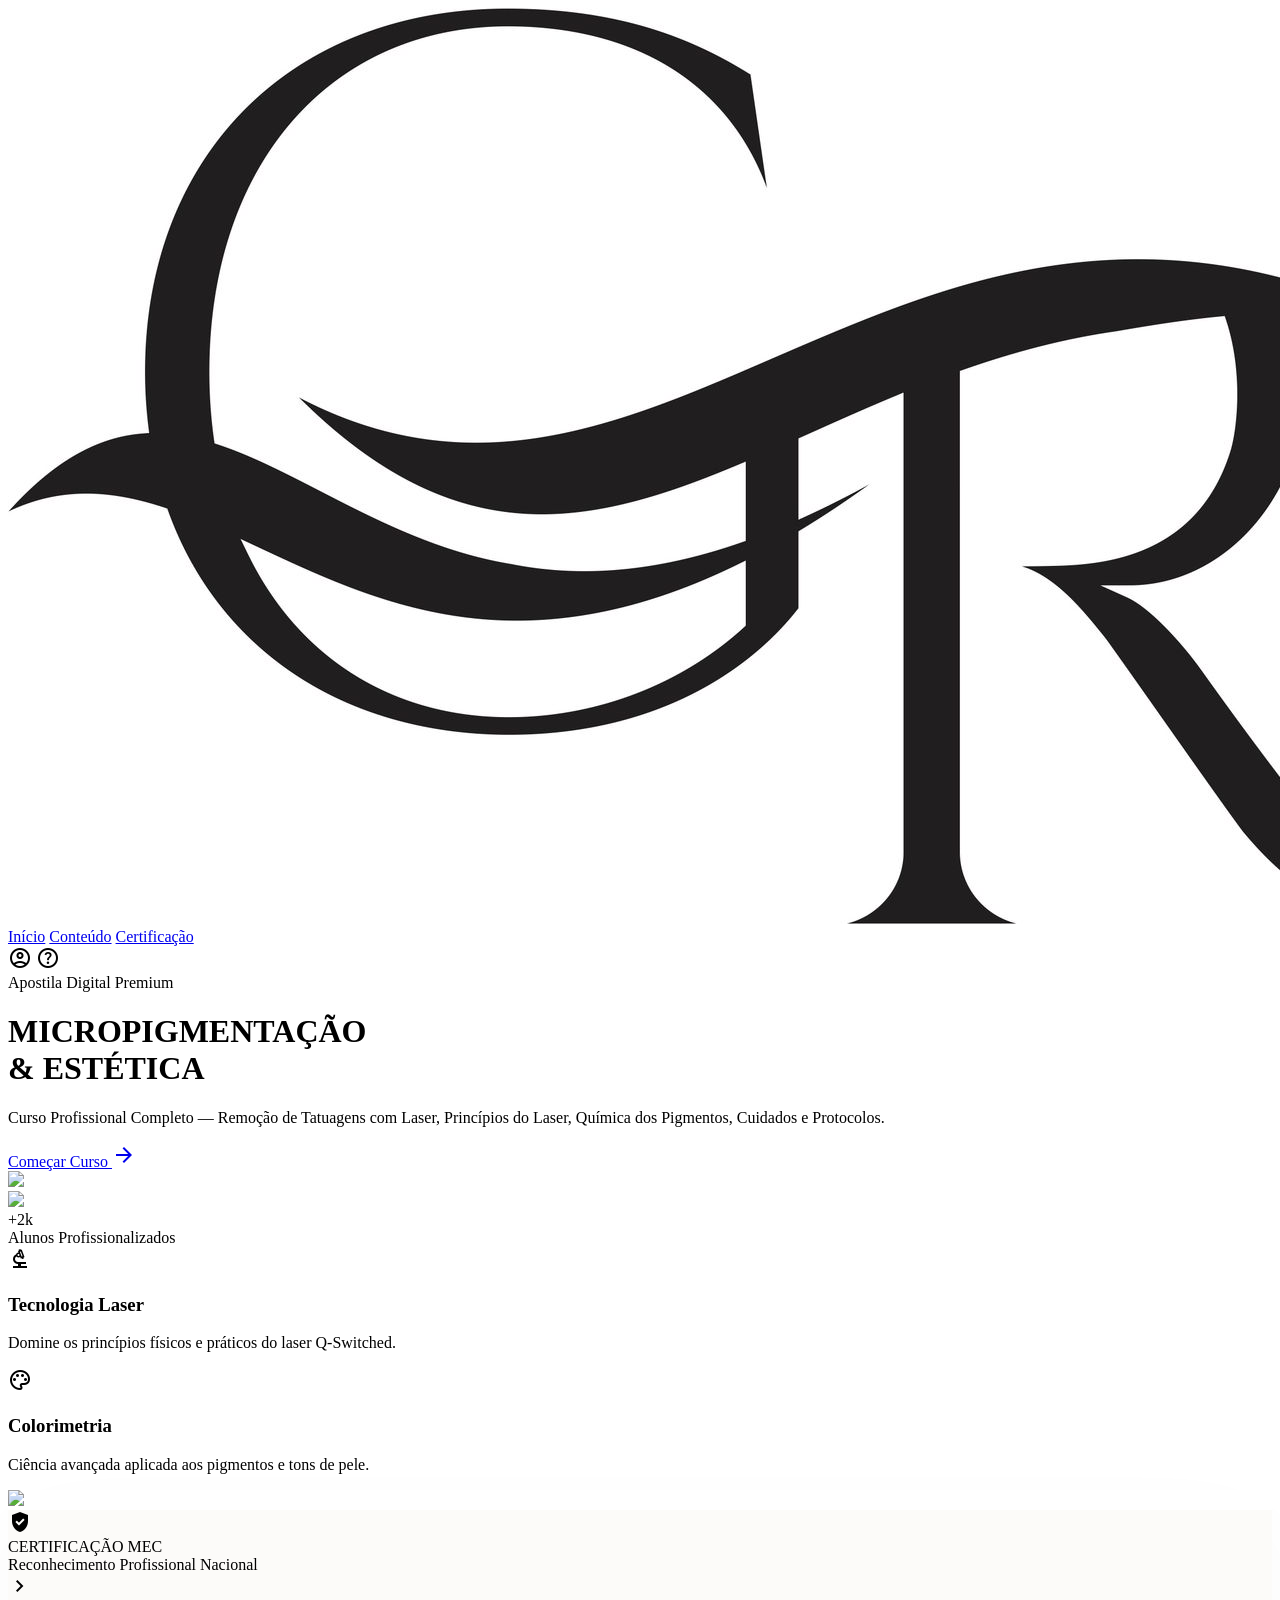
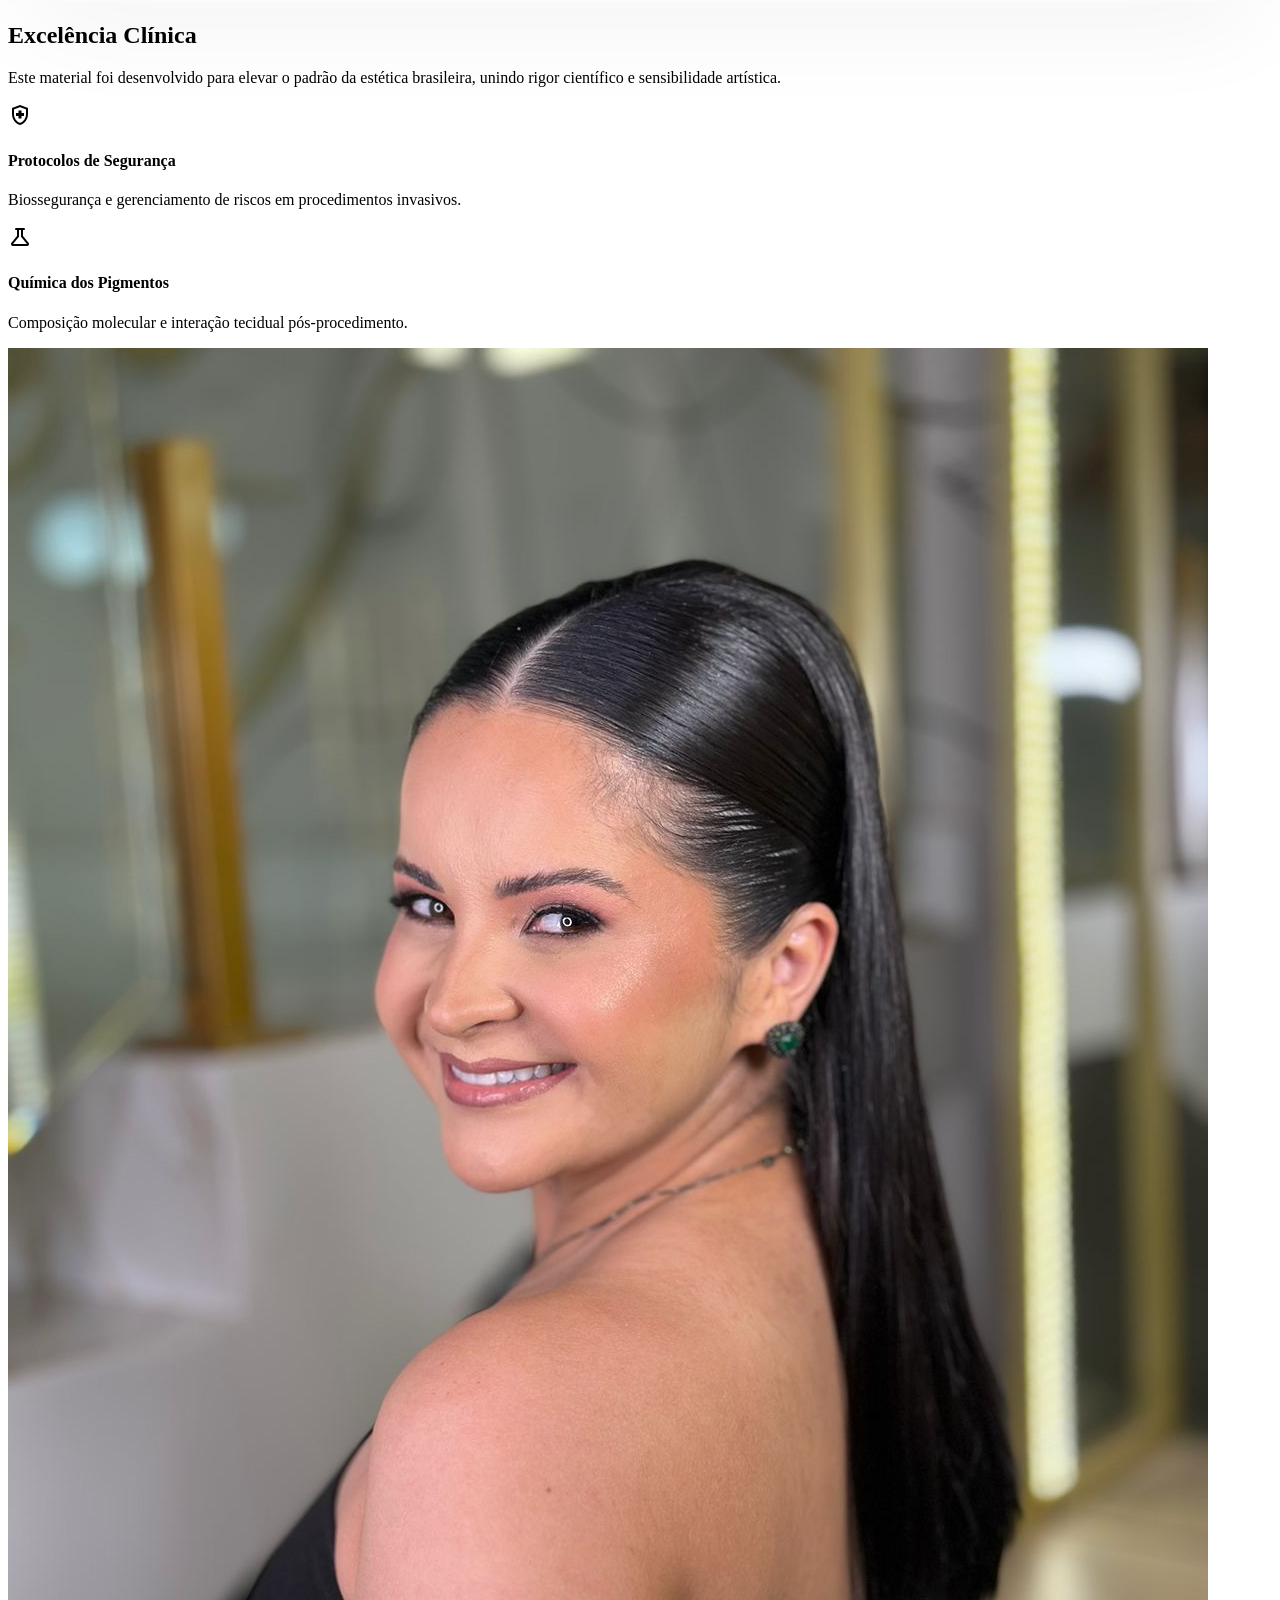
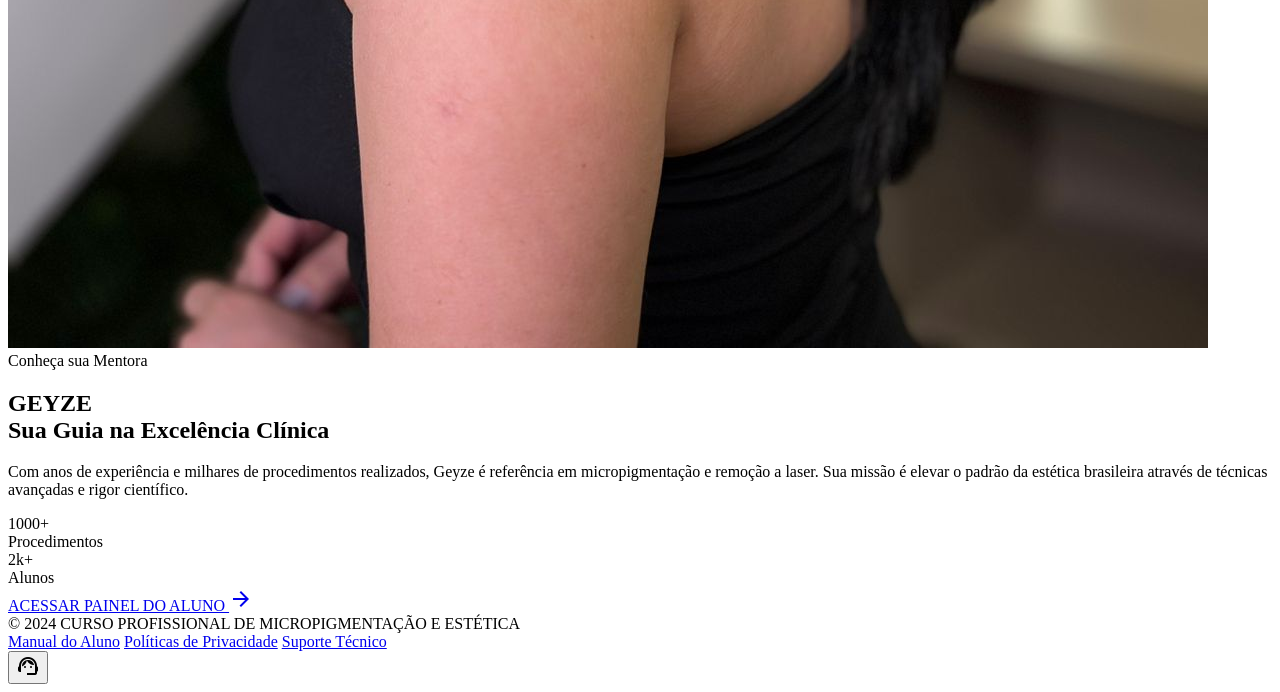
==== index.html @ 56b7ece2 "Add files via upload" ====
<!DOCTYPE html>

<html class="light" lang="pt-BR"><head>
<meta charset="utf-8"/>
<meta content="width=device-width, initial-scale=1.0" name="viewport"/>
<script src="https://cdn.tailwindcss.com?plugins=forms,container-queries"></script>
<link href="https://fonts.googleapis.com/css2?family=Inter:wght@300;400;500;600;700&amp;family=Noto+Serif:ital,wght@0,400;0,700;1,400&amp;display=swap" rel="stylesheet"/>
<link href="https://fonts.googleapis.com/css2?family=Material+Symbols+Outlined:wght,FILL@100..700,0..1&amp;display=swap" rel="stylesheet"/>
<link href="https://fonts.googleapis.com/css2?family=Material+Symbols+Outlined:wght,FILL@100..700,0..1&amp;display=swap" rel="stylesheet"/>
<script id="tailwind-config">
        tailwind.config = {
            darkMode: "class",
            theme: {
                extend: {
                    colors: {
                        "on-secondary-fixed-variant": "#004a75",
                        "secondary-fixed-dim": "#96ccff",
                        "on-primary": "#ffffff",
                        "tertiary-fixed": "#e2e2e2",
                        "on-tertiary-fixed": "#1a1c1c",
                        "on-secondary-container": "#035584",
                        "on-primary-fixed-variant": "#70343e",
                        "secondary": "#206393",
                        "primary": "#8a4853",
                        "error": "#ba1a1a",
                        "secondary-fixed": "#cee5ff",
                        "inverse-on-surface": "#f2f0ee",
                        "primary-container": "#a6606b",
                        "surface-container-lowest": "#ffffff",
                        "outline-variant": "#d7c1c3",
                        "inverse-primary": "#ffb2bc",
                        "surface": "#fbf9f7",
                        "on-error": "#ffffff",
                        "on-error-container": "#93000a",
                        "tertiary-container": "#737575",
                        "tertiary": "#5b5c5c",
                        "primary-fixed-dim": "#ffb2bc",
                        "on-secondary": "#ffffff",
                        "surface-container-low": "#f5f3f1",
                        "surface-dim": "#dbdad8",
                        "primary-fixed": "#ffd9dd",
                        "error-container": "#ffdad6",
                        "surface-container-highest": "#e4e2e0",
                        "on-surface-variant": "#524345",
                        "tertiary-fixed-dim": "#c6c6c7",
                        "background": "#fbf9f7",
                        "on-tertiary-container": "#fcfcfc",
                        "surface-variant": "#e4e2e0",
                        "inverse-surface": "#30302f",
                        "secondary-container": "#90c9ff",
                        "surface-bright": "#fbf9f7",
                        "on-surface": "#1b1c1b",
                        "on-background": "#1b1c1b",
                        "on-tertiary-fixed-variant": "#454747",
                        "on-tertiary": "#ffffff",
                        "on-primary-container": "#fffbff",
                        "outline": "#857374",
                        "surface-container-high": "#eae8e6",
                        "surface-container": "#efedec",
                        "on-secondary-fixed": "#001d32",
                        "on-primary-fixed": "#3a0915",
                        "surface-tint": "#8c4b55"
                    },
                    fontFamily: {
                        "headline": ["Noto Serif"],
                        "body": ["Inter"],
                        "label": ["Inter"]
                    },
                    borderRadius: {"DEFAULT": "0.125rem", "lg": "0.25rem", "xl": "0.5rem", "full": "0.75rem"},
                },
            },
        }
    </script>
<style>
        .material-symbols-outlined {
            font-variation-settings: 'FILL' 0, 'wght' 400, 'GRAD' 0, 'opsz' 24;
        }
        .editorial-shadow {
            box-shadow: 0 40px 100px -20px rgba(27, 28, 27, 0.06);
        }
        .glass-panel {
            background: rgba(251, 249, 247, 0.7);
            backdrop-filter: blur(20px);
        }
    </style>
</head>
<body class="bg-surface text-on-surface font-body antialiased selection:bg-primary/20">
<!-- Top Navigation Anchor -->
<header class="fixed top-0 left-0 w-full z-50 flex justify-between items-center px-4 md:px-8 py-3 md:py-4 bg-[#fbf9f7] dark:bg-stone-950/70 backdrop-blur-md">
<a href="index.html" class="flex items-center gap-2">
<img src="Imagens/logogeyze.jpeg" alt="Geyze Logo" class="h-10 md:h-12 w-auto object-contain">
</a>
<div class="hidden md:flex items-center gap-8">
<nav class="flex gap-6">
<a class="text-[#8a4853] dark:text-[#b76e79] font-bold border-b-2 border-[#8a4853] transition-all duration-300" href="index.html">Início</a>
<a class="text-stone-500 dark:text-stone-400 font-medium hover:text-[#206393] transition-colors" href="sumario.html">Conteúdo</a>
<a class="text-stone-500 dark:text-stone-400 font-medium hover:text-[#206393] transition-colors" href="#">Certificação</a>
</nav>
<div class="flex items-center gap-4 text-[#8a4853]">
<span class="material-symbols-outlined cursor-pointer hover:opacity-70">account_circle</span>
<span class="material-symbols-outlined cursor-pointer hover:opacity-70">help_outline</span>
</div>
</div>
</header>
<main class="min-h-screen pt-24 pb-20 px-6 lg:px-20 relative overflow-hidden">
<!-- Background Decorative Elements -->
<div class="absolute top-0 right-0 w-2/3 h-full bg-gradient-to-l from-surface-container-low to-transparent -z-10"></div>
<div class="absolute -top-20 -right-20 w-96 h-96 bg-primary/5 rounded-full blur-3xl -z-10"></div>
<div class="max-w-7xl mx-auto grid grid-cols-1 lg:grid-cols-12 gap-12 items-center">
<!-- Left Editorial Content Column -->
<div class="lg:col-span-6 space-y-10 order-2 lg:order-1">
<div class="space-y-4">
<span class="inline-block px-4 py-1.5 rounded-full bg-primary/10 text-primary font-label text-sm font-semibold tracking-widest uppercase">
                        Apostila Digital Premium
                    </span>
<h1 class="text-4xl sm:text-5xl lg:text-7xl font-headline font-bold text-on-surface leading-[1.1] tracking-tight">
                        MICROPIGMENTAÇÃO <br/>
<span class="text-primary italic font-normal text-3xl sm:text-4xl lg:text-6xl">&amp; ESTÉTICA</span>
</h1>
</div>
<div class="relative pl-8 border-l-4 border-secondary/40">
<p class="text-xl lg:text-2xl text-on-surface-variant font-light leading-relaxed max-w-xl">
                        Curso Profissional Completo — Remoção de Tatuagens com Laser, Princípios do Laser, Química dos Pigmentos, Cuidados e Protocolos.
                    </p>
</div>
<div class="flex flex-col sm:flex-row items-center gap-6 pt-6">
<a href="sumario.html" class="w-full sm:w-auto px-10 py-5 bg-primary text-on-primary rounded-full font-semibold text-lg hover:shadow-xl hover:scale-105 transition-all duration-300 flex items-center justify-center gap-3 active:scale-95">
                        Começar Curso
                        <span class="material-symbols-outlined">arrow_forward</span>
</a>
<div class="flex -space-x-3">
<div class="w-12 h-12 rounded-full border-2 border-surface bg-surface-dim overflow-hidden">
<img class="w-full h-full object-cover" data-alt="portrait of a professional aesthetician in a clinical white coat smiling in a bright modern spa environment" src="https://lh3.googleusercontent.com/aida-public/[base64]"/>
</div>
<div class="w-12 h-12 rounded-full border-2 border-surface bg-surface-dim overflow-hidden">
<img class="w-full h-full object-cover" data-alt="professional medical professional with soft lighting and clean aesthetic" src="https://lh3.googleusercontent.com/aida-public/[base64]"/>
</div>
<div class="w-12 h-12 rounded-full border-2 border-surface bg-surface-container-highest flex items-center justify-center text-xs font-bold text-on-surface-variant">
                            +2k
                        </div>
</div>
<span class="text-sm font-label text-on-surface-variant/80">Alunos Profissionalizados</span>
</div>
<!-- Bento Style Feature Cards -->
<div class="grid grid-cols-1 sm:grid-cols-2 gap-4 mt-12">
<div class="p-6 bg-surface-container-low rounded-xl space-y-2">
<span class="material-symbols-outlined text-secondary text-3xl">biotech</span>
<h3 class="font-bold text-on-surface">Tecnologia Laser</h3>
<p class="text-sm text-on-surface-variant">Domine os princípios físicos e práticos do laser Q-Switched.</p>
</div>
<div class="p-6 bg-surface-container-low rounded-xl space-y-2">
<span class="material-symbols-outlined text-primary text-3xl">palette</span>
<h3 class="font-bold text-on-surface">Colorimetria</h3>
<p class="text-sm text-on-surface-variant">Ciência avançada aplicada aos pigmentos e tons de pele.</p>
</div>
</div>
</div>
<!-- Right Visual Column -->
<div class="lg:col-span-6 relative order-1 lg:order-2">
<div class="relative z-10 rounded-[2rem] overflow-hidden editorial-shadow transform rotate-1 hover:rotate-0 transition-transform duration-700">
<img class="w-full h-[400px] lg:h-[600px] object-cover" data-alt="close-up of a high-end cosmetic procedure being performed with professional equipment and soft warm lighting in a minimalist luxury clinic" src="https://lh3.googleusercontent.com/aida-public/[base64]"/>
<!-- Floating Glass UI Element -->
<div class="absolute bottom-8 left-8 right-8 glass-panel p-6 rounded-2xl border border-white/20">
<div class="flex items-center justify-between">
<div class="flex items-center gap-4">
<div class="w-12 h-12 rounded-full bg-primary/20 flex items-center justify-center text-primary">
<span class="material-symbols-outlined" style="font-variation-settings: 'FILL' 1;">verified_user</span>
</div>
<div>
<div class="text-sm font-label font-bold text-primary">CERTIFICAÇÃO MEC</div>
<div class="text-xs text-on-surface-variant">Reconhecimento Profissional Nacional</div>
</div>
</div>
<span class="material-symbols-outlined text-on-surface-variant">chevron_right</span>
</div>
</div>
</div>
<!-- Asymmetric Decorative Blocks -->
<div class="absolute -bottom-10 -left-10 w-48 h-48 bg-surface-container-highest/80 -z-10 rounded-3xl"></div>
<div class="absolute top-20 -right-6 w-12 h-64 bg-secondary/10 -z-10 rounded-full blur-xl"></div>
</div>
</div>
<!-- Secondary Information Section (Asymmetric Grid) -->
<section class="mt-32 max-w-7xl mx-auto">
<div class="grid grid-cols-1 lg:grid-cols-3 gap-8">
<div class="lg:col-span-1 space-y-4">
<h2 class="text-3xl font-headline text-primary">Excelência Clínica</h2>
<p class="text-on-surface-variant leading-relaxed">
                        Este material foi desenvolvido para elevar o padrão da estética brasileira, unindo rigor científico e sensibilidade artística.
                    </p>
</div>
<div class="lg:col-span-2 grid grid-cols-1 md:grid-cols-2 gap-6">
<div class="flex gap-4 items-start p-4 hover:bg-surface-container-low rounded-lg transition-colors">
<span class="material-symbols-outlined text-secondary">health_and_safety</span>
<div>
<h4 class="font-bold">Protocolos de Segurança</h4>
<p class="text-sm text-on-surface-variant">Biossegurança e gerenciamento de riscos em procedimentos invasivos.</p>
</div>
</div>
<div class="flex gap-4 items-start p-4 hover:bg-surface-container-low rounded-lg transition-colors">
<span class="material-symbols-outlined text-secondary">science</span>
<div>
<h4 class="font-bold">Química dos Pigmentos</h4>
<p class="text-sm text-on-surface-variant">Composição molecular e interação tecidual pós-procedimento.</p>
</div>
</div>
</div>
</div>
</section>
<!-- Teacher Section -->
<section class="mt-40 max-w-7xl mx-auto px-6">
<div class="grid grid-cols-1 lg:grid-cols-12 gap-16 items-center">
<div class="lg:col-span-5">
<div class="relative">
<div class="aspect-[4/5] rounded-tl-[100px] rounded-br-[100px] overflow-hidden shadow-2xl transform -rotate-2 hover:rotate-0 transition-transform duration-700">
<img src="Imagens/geyze1.jpeg" alt="Dra. Geyze" class="w-full h-full object-cover">
</div>
<div class="absolute -bottom-6 -left-6 w-32 h-32 bg-primary/10 rounded-full blur-2xl -z-10"></div>
</div>
</div>
<div class="lg:col-span-7 space-y-8">
<span class="text-secondary font-bold tracking-widest text-xs uppercase">Conheça sua Mentora</span>
<h2 class="text-4xl sm:text-5xl font-headline text-on-surface leading-tight">GEYZE <br/> <span class="text-primary italic font-normal">Sua Guia na Excelência Clínica</span></h2>
<p class="text-lg lg:text-xl text-on-surface-variant font-light leading-relaxed">
                            Com anos de experiência e milhares de procedimentos realizados, Geyze é referência em micropigmentação e remoção a laser. Sua missão é elevar o padrão da estética brasileira através de técnicas avançadas e rigor científico.
                        </p>
<div class="flex gap-12 pt-4">
<div>
<div class="text-3xl font-headline text-primary">1000+</div>
<div class="text-xs text-stone-500 uppercase tracking-widest">Procedimentos</div>
</div>
<div>
<div class="text-3xl font-headline text-primary">2k+</div>
<div class="text-xs text-stone-500 uppercase tracking-widest">Alunos</div>
</div>
</div>
<div class="pt-6">
<a href="sumario.html" class="inline-flex items-center gap-2 text-primary font-bold border-b-2 border-primary pb-1 hover:gap-4 transition-all">
                                ACESSAR PAINEL DO ALUNO <span class="material-symbols-outlined">arrow_forward</span>
</a>
</div>
</div>
</div>
</section>
<!-- Footer Visual Reference -->
<footer class="mt-40 pt-10 border-t border-outline-variant/20 flex flex-col md:flex-row justify-between items-center gap-6">
<div class="font-serif italic text-primary/60 text-sm">
                © 2024 CURSO PROFISSIONAL DE MICROPIGMENTAÇÃO E ESTÉTICA
            </div>
<div class="flex gap-8">
<a class="text-xs font-label uppercase tracking-widest text-on-surface-variant hover:text-primary transition-colors" href="#">Manual do Aluno</a>
<a class="text-xs font-label uppercase tracking-widest text-on-surface-variant hover:text-primary transition-colors" href="#">Políticas de Privacidade</a>
<a class="text-xs font-label uppercase tracking-widest text-on-surface-variant hover:text-primary transition-colors" href="#">Suporte Técnico</a>
</div>
</footer>
</main>
<!-- Contextual FAB - Only for Home/Hero -->
<button class="fixed bottom-8 right-8 w-16 h-16 bg-secondary text-on-secondary rounded-full shadow-2xl flex items-center justify-center hover:scale-110 active:scale-95 transition-all z-50">
<span class="material-symbols-outlined" style="font-variation-settings: 'FILL' 1;">support_agent</span>
</button>
</body></html>
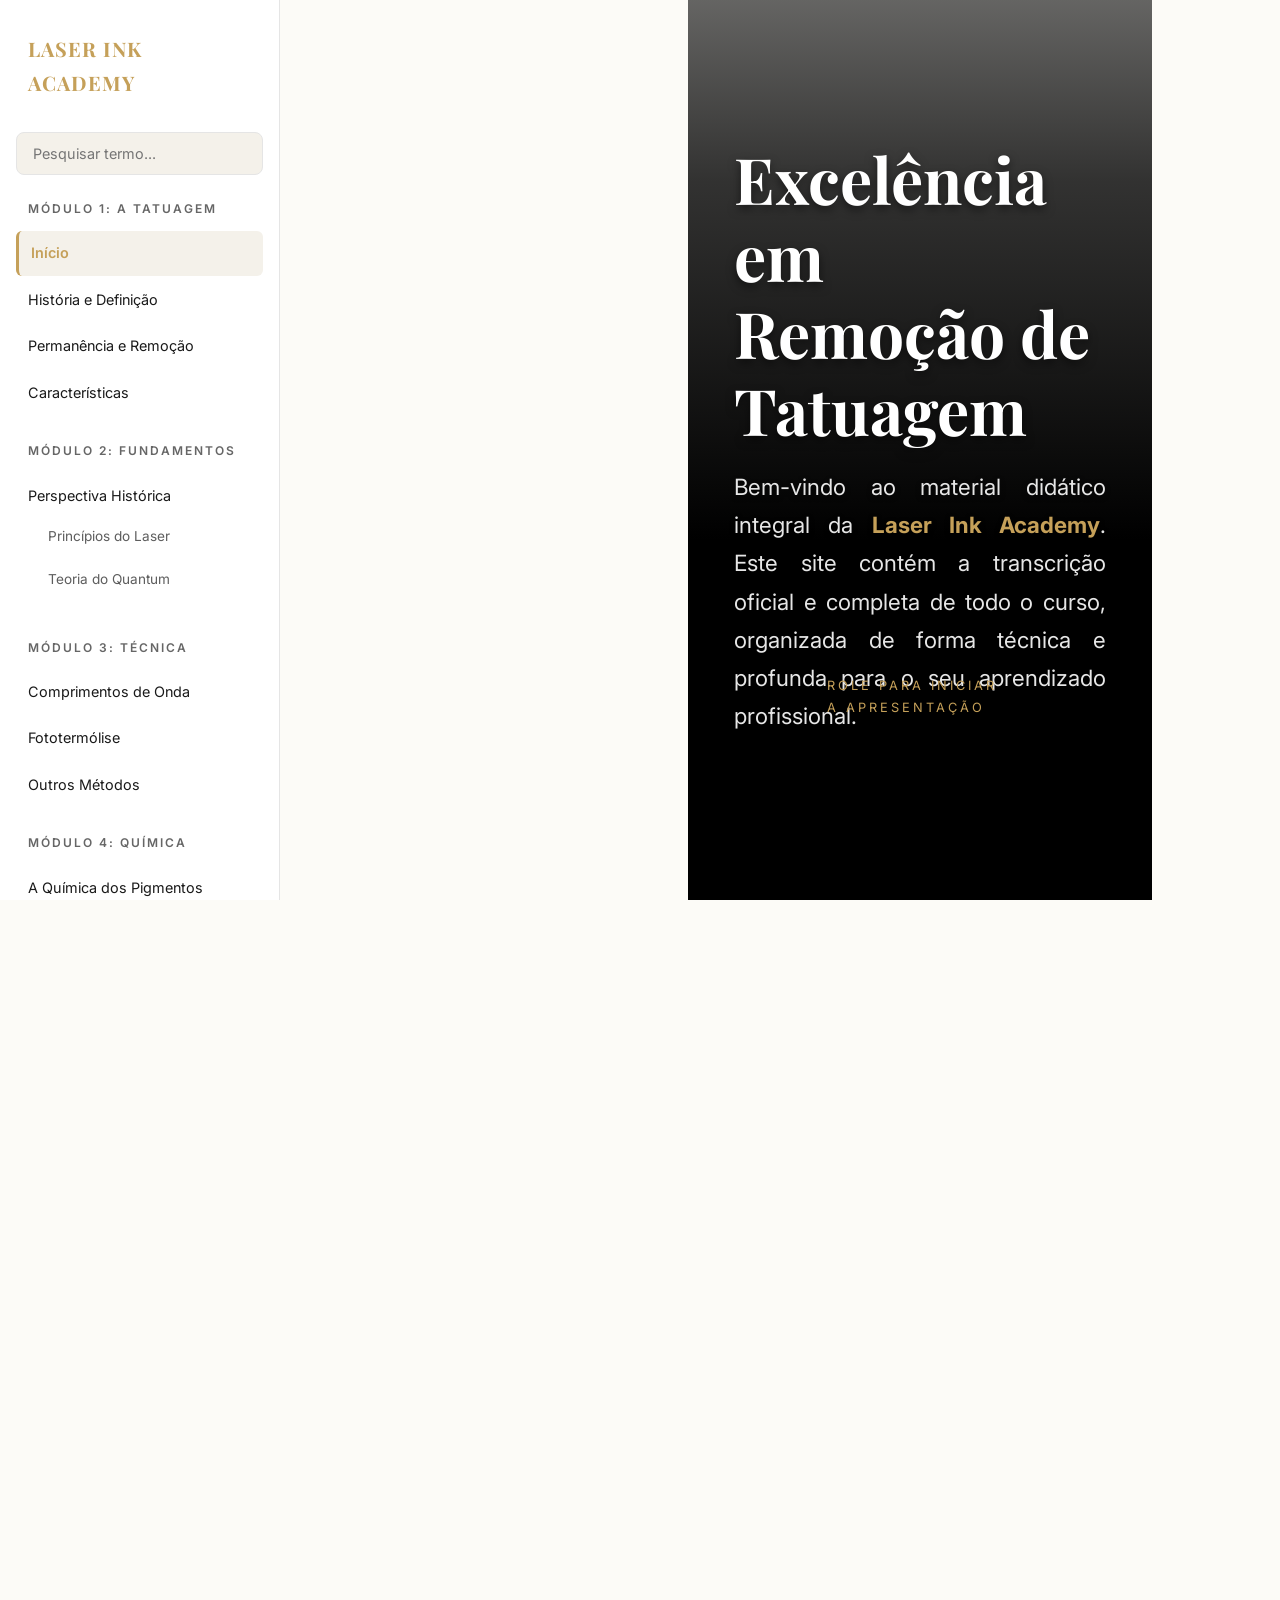
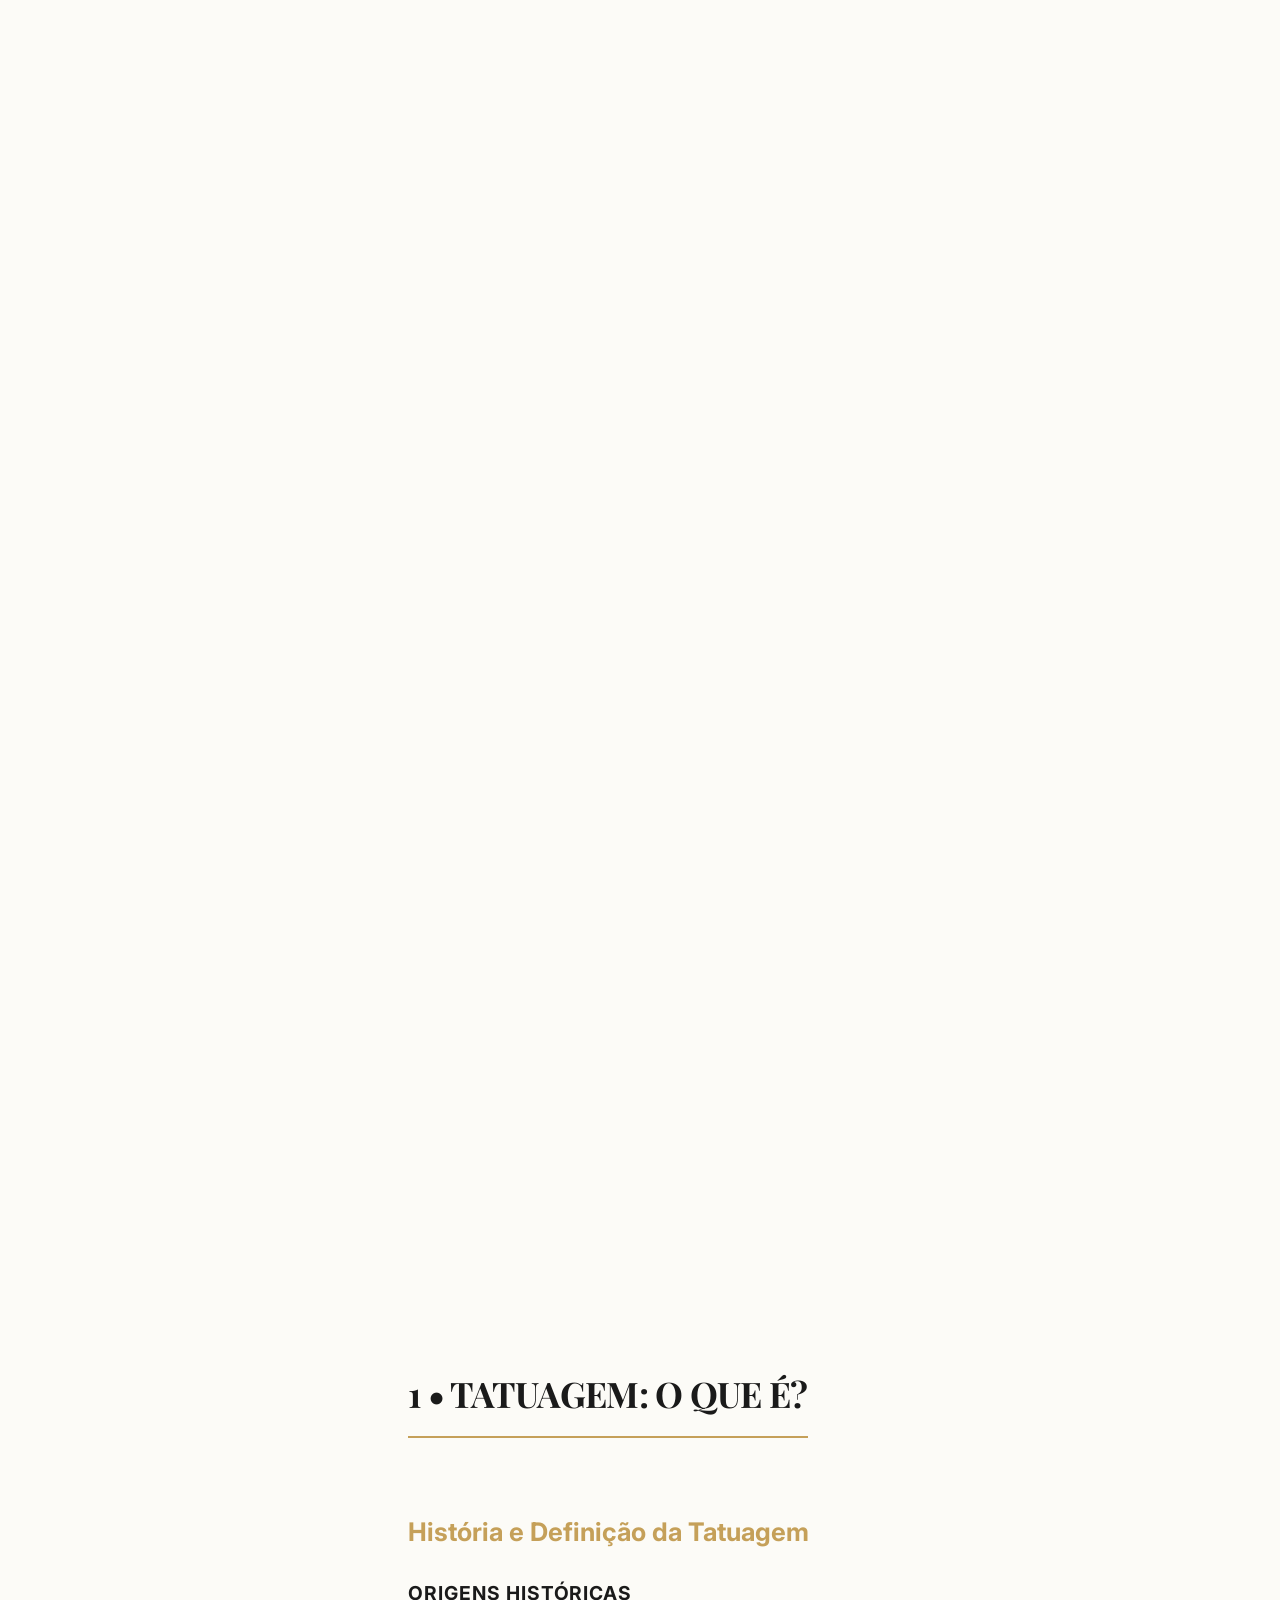
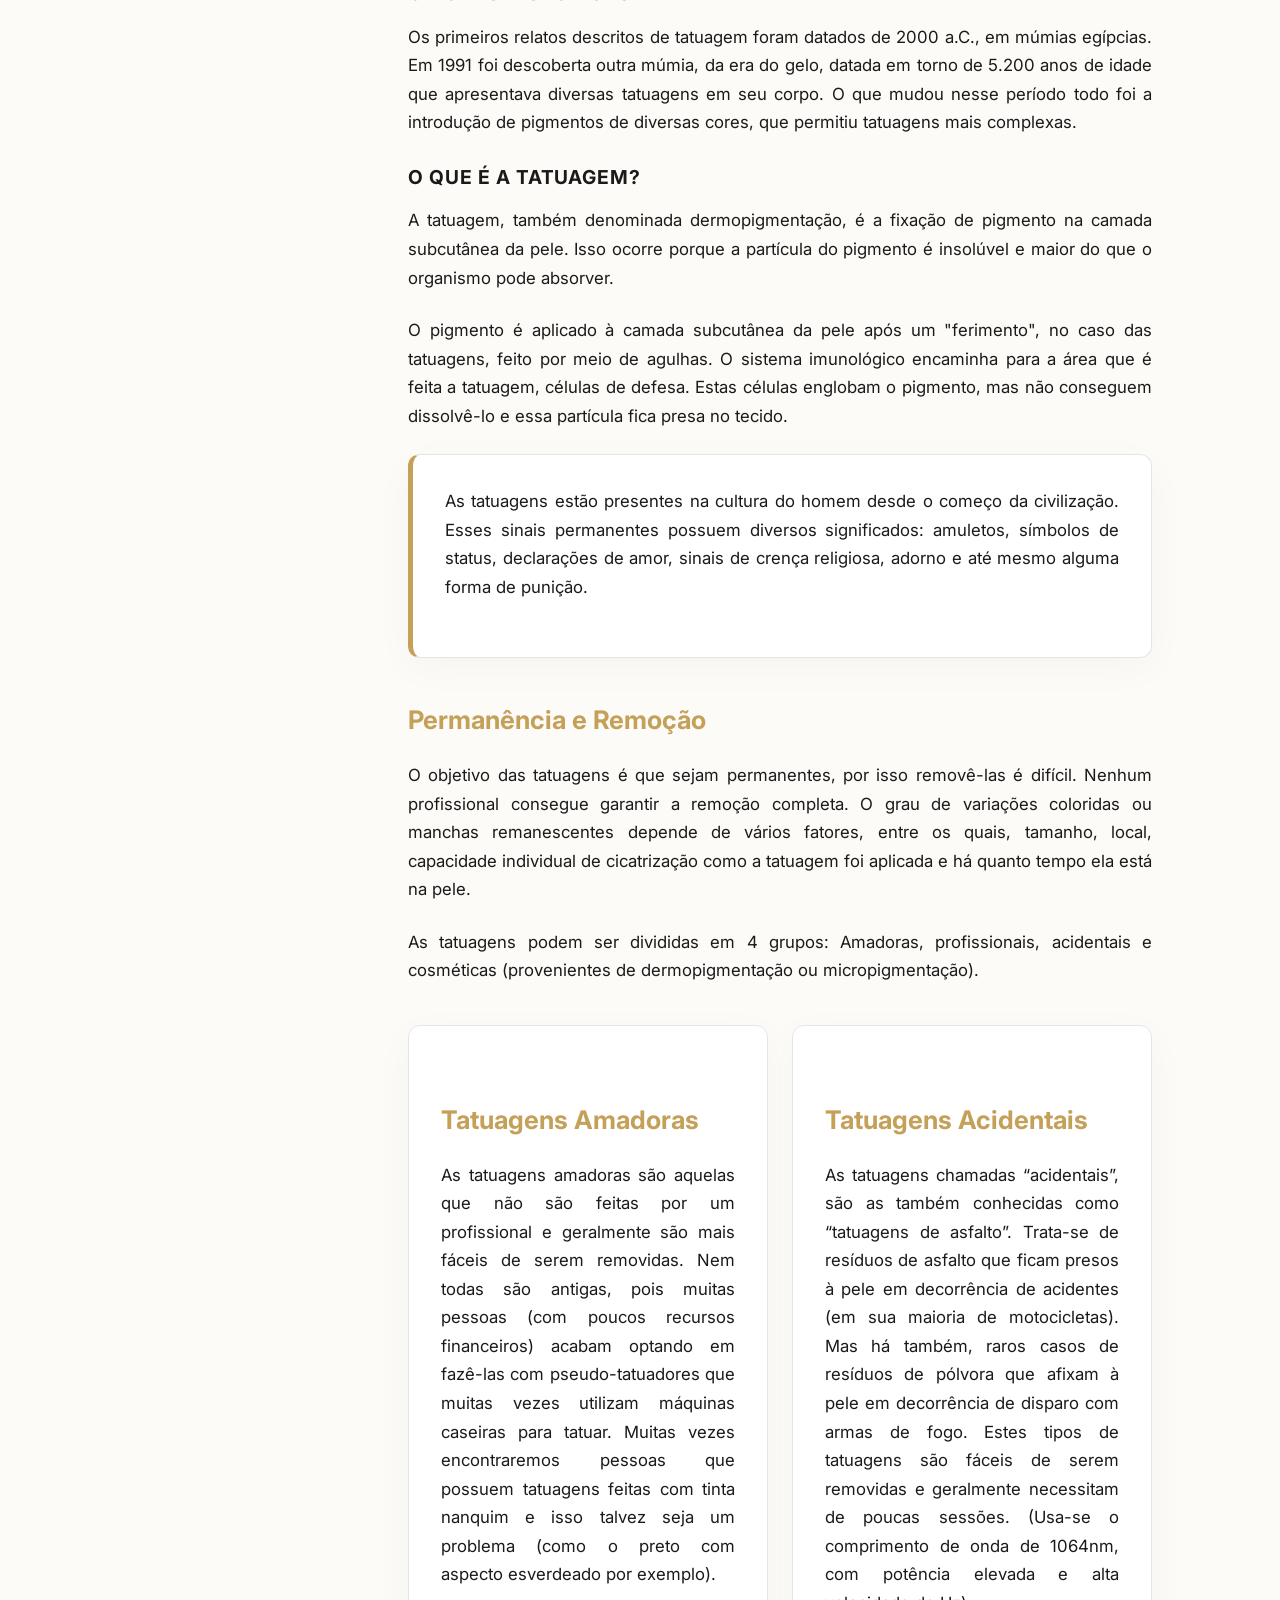
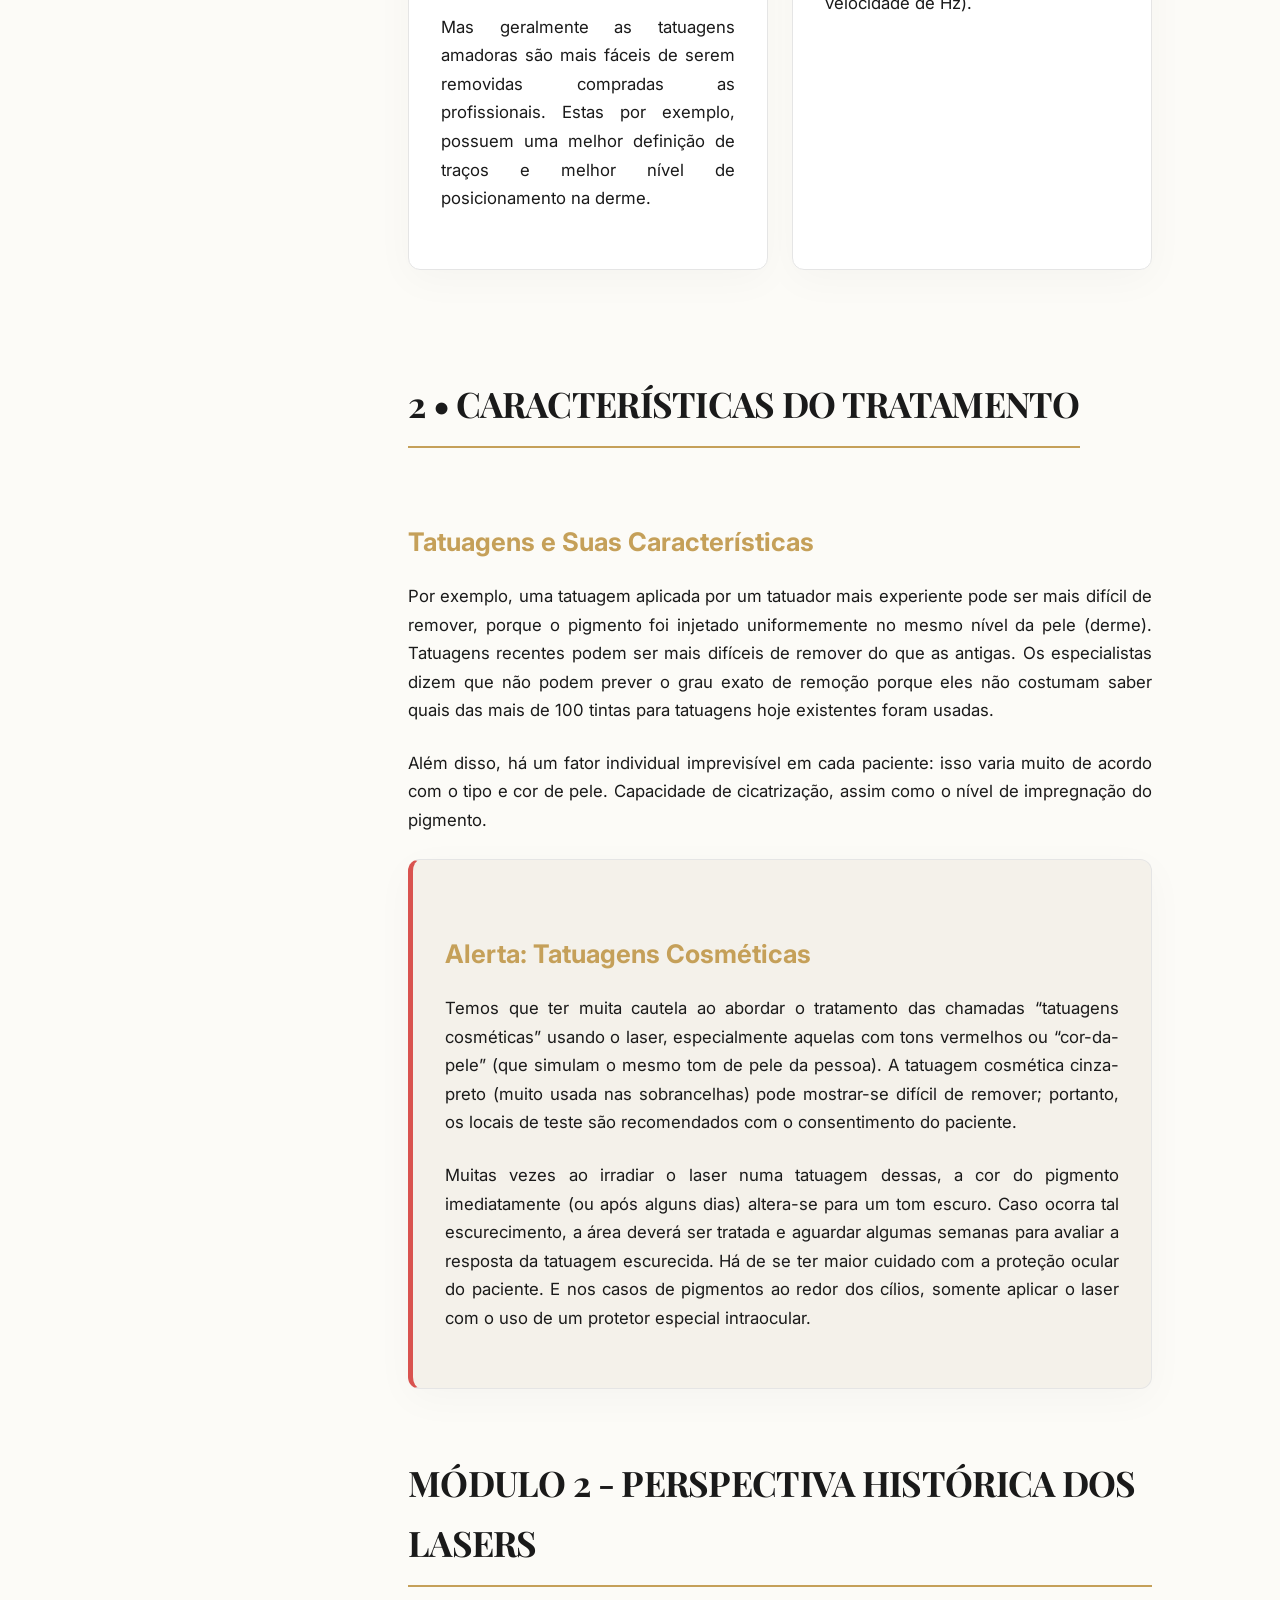
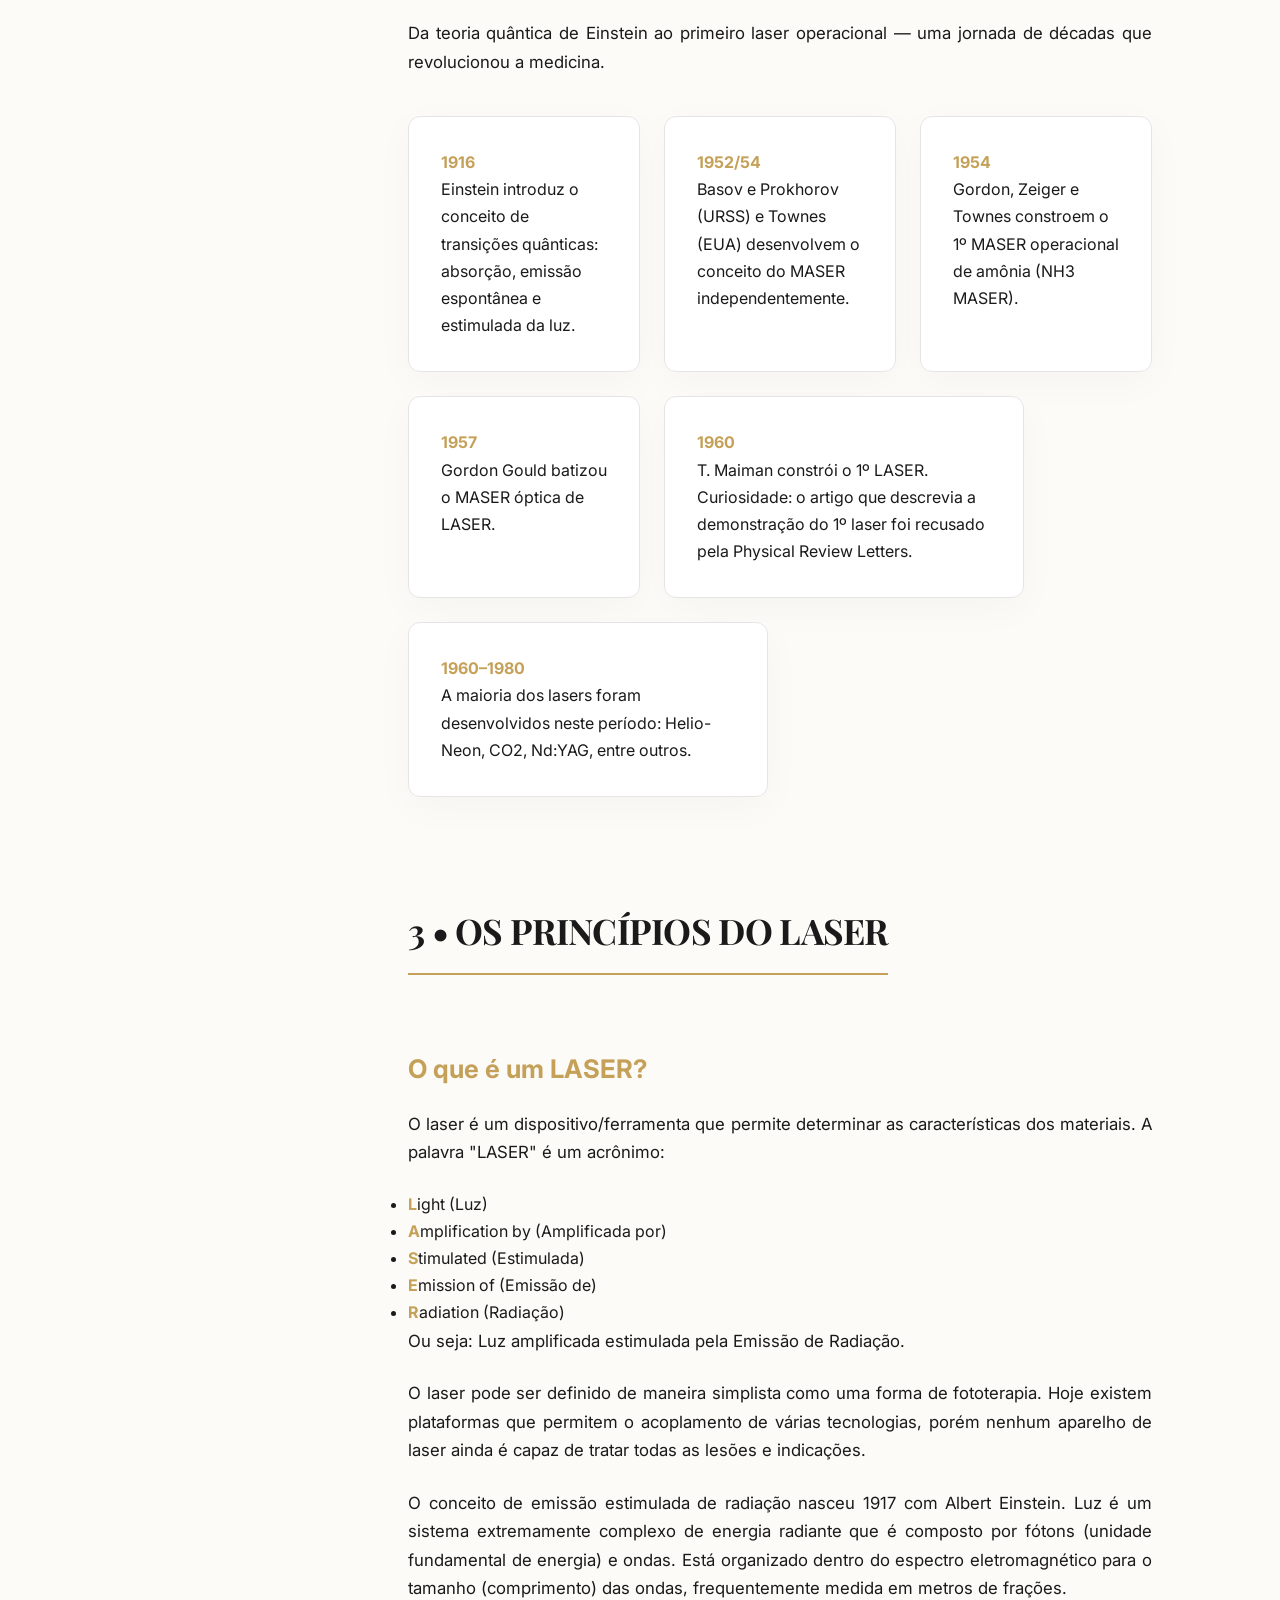
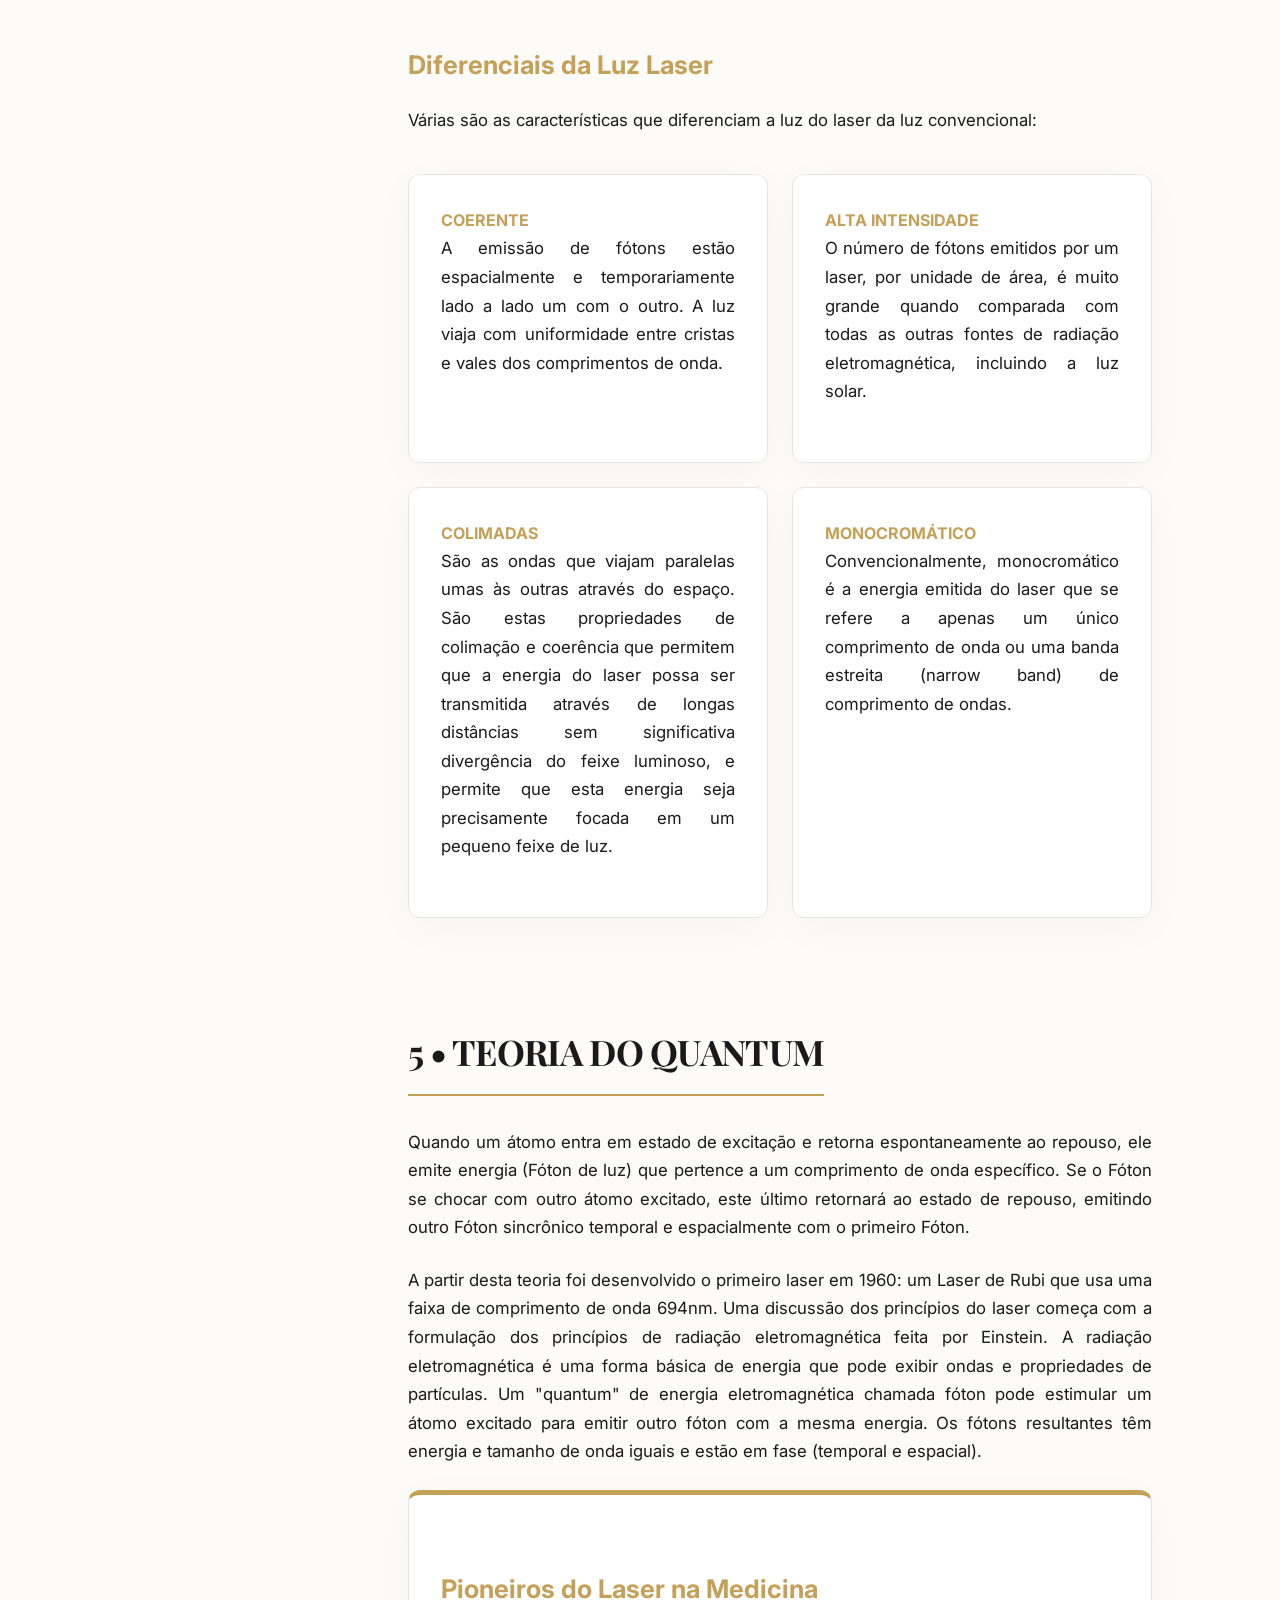
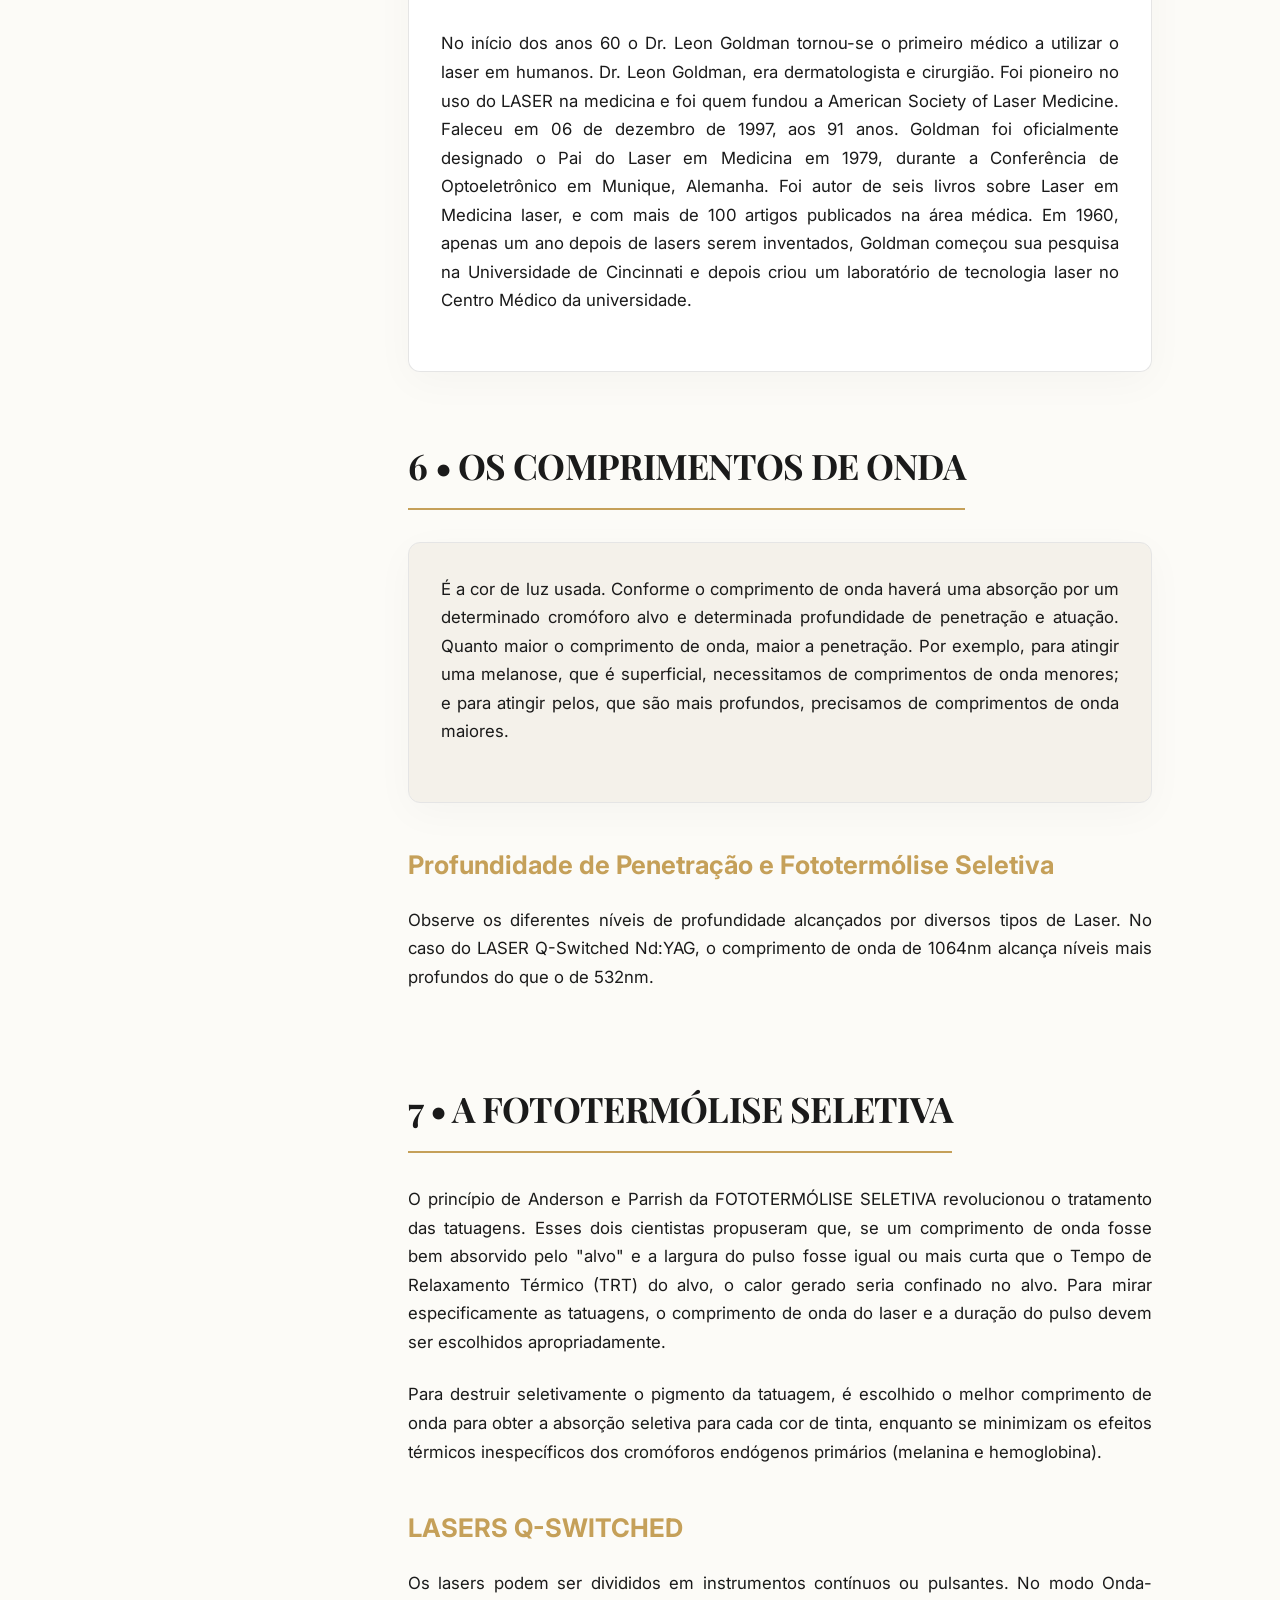
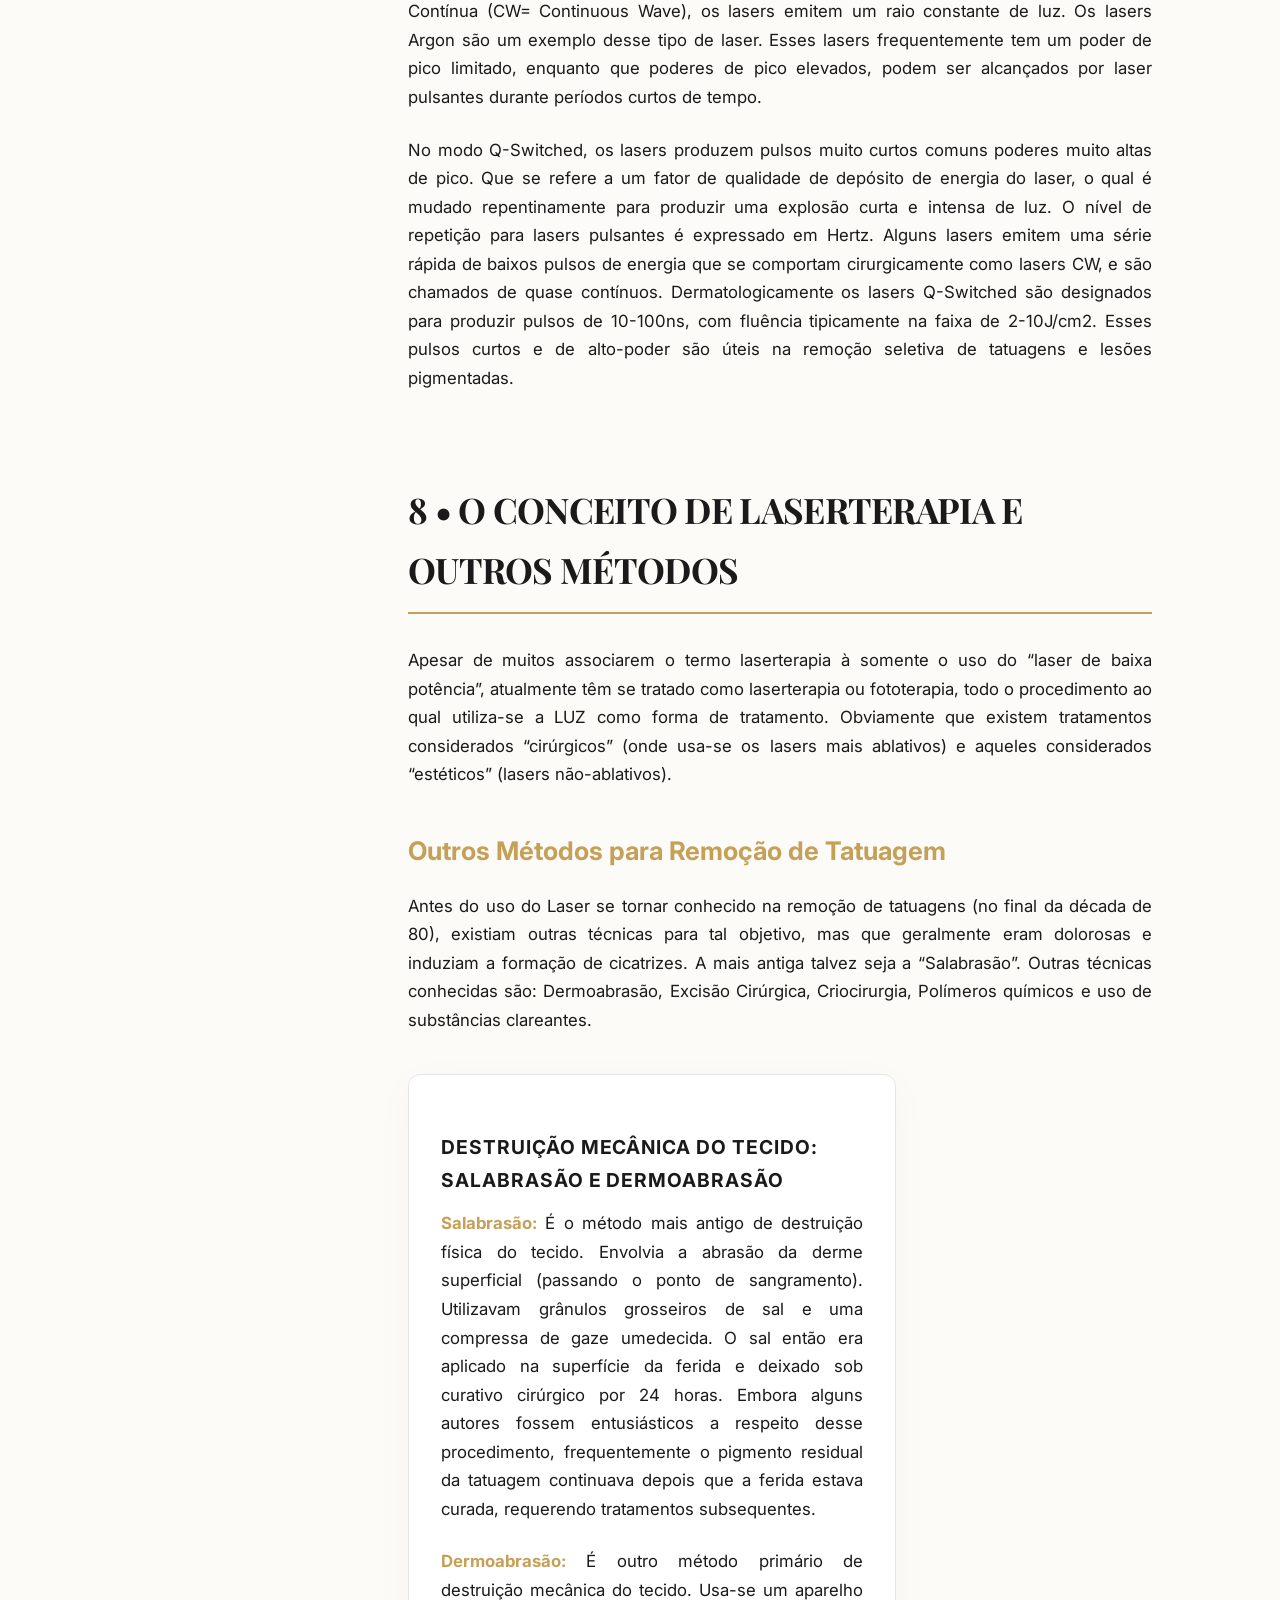
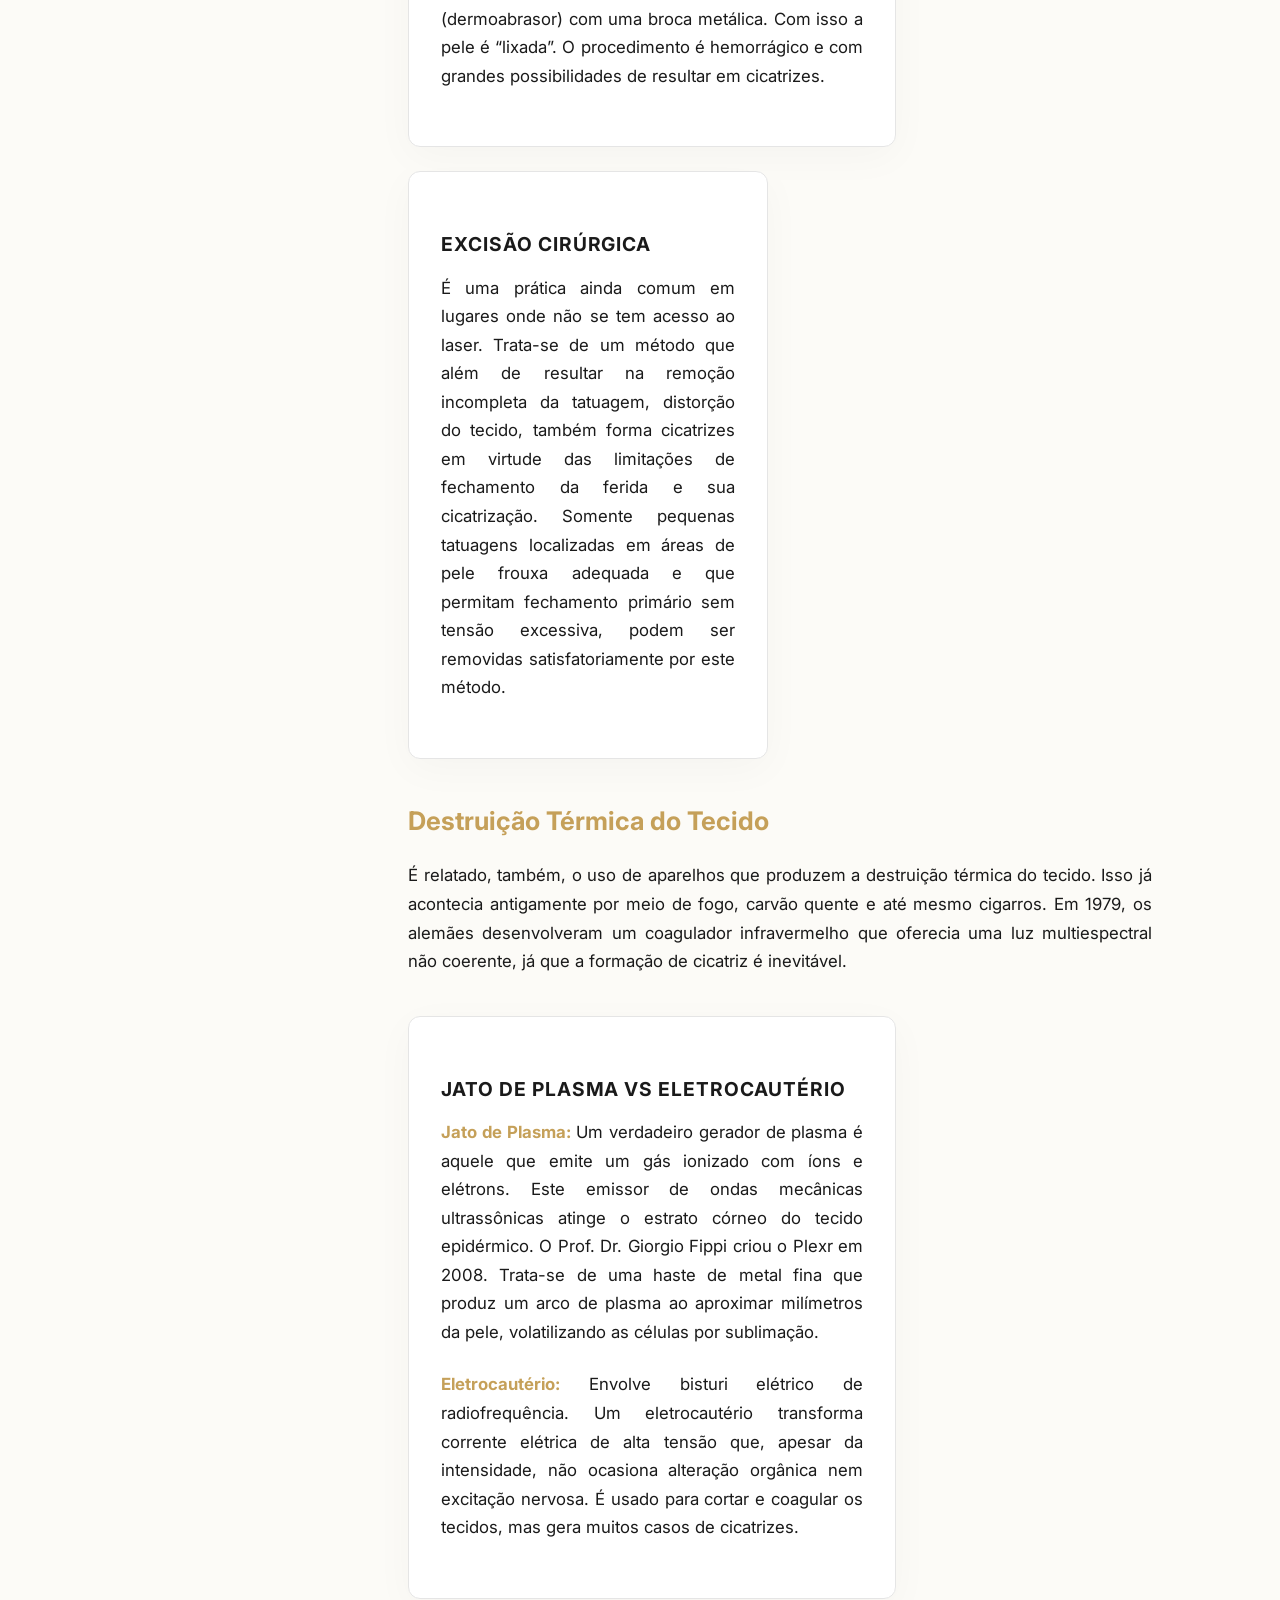
==== commit 304decad: "Add files via upload" ====
--- a/index.html
+++ b/index.html
@@ -1,261 +1,541 @@
 <!DOCTYPE html>
-
-<html class="light" lang="pt-BR"><head>
-<meta charset="utf-8"/>
-<meta content="width=device-width, initial-scale=1.0" name="viewport"/>
-<script src="https://cdn.tailwindcss.com?plugins=forms,container-queries"></script>
-<link href="https://fonts.googleapis.com/css2?family=Inter:wght@300;400;500;600;700&amp;family=Noto+Serif:ital,wght@0,400;0,700;1,400&amp;display=swap" rel="stylesheet"/>
-<link href="https://fonts.googleapis.com/css2?family=Material+Symbols+Outlined:wght,FILL@100..700,0..1&amp;display=swap" rel="stylesheet"/>
-<link href="https://fonts.googleapis.com/css2?family=Material+Symbols+Outlined:wght,FILL@100..700,0..1&amp;display=swap" rel="stylesheet"/>
-<script id="tailwind-config">
-        tailwind.config = {
-            darkMode: "class",
-            theme: {
-                extend: {
-                    colors: {
-                        "on-secondary-fixed-variant": "#004a75",
-                        "secondary-fixed-dim": "#96ccff",
-                        "on-primary": "#ffffff",
-                        "tertiary-fixed": "#e2e2e2",
-                        "on-tertiary-fixed": "#1a1c1c",
-                        "on-secondary-container": "#035584",
-                        "on-primary-fixed-variant": "#70343e",
-                        "secondary": "#206393",
-                        "primary": "#8a4853",
-                        "error": "#ba1a1a",
-                        "secondary-fixed": "#cee5ff",
-                        "inverse-on-surface": "#f2f0ee",
-                        "primary-container": "#a6606b",
-                        "surface-container-lowest": "#ffffff",
-                        "outline-variant": "#d7c1c3",
-                        "inverse-primary": "#ffb2bc",
-                        "surface": "#fbf9f7",
-                        "on-error": "#ffffff",
-                        "on-error-container": "#93000a",
-                        "tertiary-container": "#737575",
-                        "tertiary": "#5b5c5c",
-                        "primary-fixed-dim": "#ffb2bc",
-                        "on-secondary": "#ffffff",
-                        "surface-container-low": "#f5f3f1",
-                        "surface-dim": "#dbdad8",
-                        "primary-fixed": "#ffd9dd",
-                        "error-container": "#ffdad6",
-                        "surface-container-highest": "#e4e2e0",
-                        "on-surface-variant": "#524345",
-                        "tertiary-fixed-dim": "#c6c6c7",
-                        "background": "#fbf9f7",
-                        "on-tertiary-container": "#fcfcfc",
-                        "surface-variant": "#e4e2e0",
-                        "inverse-surface": "#30302f",
-                        "secondary-container": "#90c9ff",
-                        "surface-bright": "#fbf9f7",
-                        "on-surface": "#1b1c1b",
-                        "on-background": "#1b1c1b",
-                        "on-tertiary-fixed-variant": "#454747",
-                        "on-tertiary": "#ffffff",
-                        "on-primary-container": "#fffbff",
-                        "outline": "#857374",
-                        "surface-container-high": "#eae8e6",
-                        "surface-container": "#efedec",
-                        "on-secondary-fixed": "#001d32",
-                        "on-primary-fixed": "#3a0915",
-                        "surface-tint": "#8c4b55"
-                    },
-                    fontFamily: {
-                        "headline": ["Noto Serif"],
-                        "body": ["Inter"],
-                        "label": ["Inter"]
-                    },
-                    borderRadius: {"DEFAULT": "0.125rem", "lg": "0.25rem", "xl": "0.5rem", "full": "0.75rem"},
-                },
-            },
-        }
-    </script>
-<style>
-        .material-symbols-outlined {
-            font-variation-settings: 'FILL' 0, 'wght' 400, 'GRAD' 0, 'opsz' 24;
-        }
-        .editorial-shadow {
-            box-shadow: 0 40px 100px -20px rgba(27, 28, 27, 0.06);
-        }
-        .glass-panel {
-            background: rgba(251, 249, 247, 0.7);
-            backdrop-filter: blur(20px);
-        }
-    </style>
+<html lang="pt-BR">
+<head>
+    <meta charset="UTF-8">
+    <meta name="viewport" content="width=device-width, initial-scale=1.0">
+    <title>Laser Ink Academy | Transcrição Integral</title>
+    <meta name="description" content="Curso Profissional de Remoção de Tatuagem - Transcrição completa e oficial.">
+    <link rel="stylesheet" href="index.css">
 </head>
-<body class="bg-surface text-on-surface font-body antialiased selection:bg-primary/20">
-<!-- Top Navigation Anchor -->
-<header class="fixed top-0 left-0 w-full z-50 flex justify-between items-center px-4 md:px-8 py-3 md:py-4 bg-[#fbf9f7] dark:bg-stone-950/70 backdrop-blur-md">
-<a href="index.html" class="flex items-center gap-2">
-<img src="Imagens/logogeyze.jpeg" alt="Geyze Logo" class="h-10 md:h-12 w-auto object-contain">
-</a>
-<div class="hidden md:flex items-center gap-8">
-<nav class="flex gap-6">
-<a class="text-[#8a4853] dark:text-[#b76e79] font-bold border-b-2 border-[#8a4853] transition-all duration-300" href="index.html">Início</a>
-<a class="text-stone-500 dark:text-stone-400 font-medium hover:text-[#206393] transition-colors" href="sumario.html">Conteúdo</a>
-<a class="text-stone-500 dark:text-stone-400 font-medium hover:text-[#206393] transition-colors" href="#">Certificação</a>
-</nav>
-<div class="flex items-center gap-4 text-[#8a4853]">
-<span class="material-symbols-outlined cursor-pointer hover:opacity-70">account_circle</span>
-<span class="material-symbols-outlined cursor-pointer hover:opacity-70">help_outline</span>
-</div>
-</div>
-</header>
-<main class="min-h-screen pt-24 pb-20 px-6 lg:px-20 relative overflow-hidden">
-<!-- Background Decorative Elements -->
-<div class="absolute top-0 right-0 w-2/3 h-full bg-gradient-to-l from-surface-container-low to-transparent -z-10"></div>
-<div class="absolute -top-20 -right-20 w-96 h-96 bg-primary/5 rounded-full blur-3xl -z-10"></div>
-<div class="max-w-7xl mx-auto grid grid-cols-1 lg:grid-cols-12 gap-12 items-center">
-<!-- Left Editorial Content Column -->
-<div class="lg:col-span-6 space-y-10 order-2 lg:order-1">
-<div class="space-y-4">
-<span class="inline-block px-4 py-1.5 rounded-full bg-primary/10 text-primary font-label text-sm font-semibold tracking-widest uppercase">
-                        Apostila Digital Premium
-                    </span>
-<h1 class="text-4xl sm:text-5xl lg:text-7xl font-headline font-bold text-on-surface leading-[1.1] tracking-tight">
-                        MICROPIGMENTAÇÃO <br/>
-<span class="text-primary italic font-normal text-3xl sm:text-4xl lg:text-6xl">&amp; ESTÉTICA</span>
-</h1>
-</div>
-<div class="relative pl-8 border-l-4 border-secondary/40">
-<p class="text-xl lg:text-2xl text-on-surface-variant font-light leading-relaxed max-w-xl">
-                        Curso Profissional Completo — Remoção de Tatuagens com Laser, Princípios do Laser, Química dos Pigmentos, Cuidados e Protocolos.
-                    </p>
-</div>
-<div class="flex flex-col sm:flex-row items-center gap-6 pt-6">
-<a href="sumario.html" class="w-full sm:w-auto px-10 py-5 bg-primary text-on-primary rounded-full font-semibold text-lg hover:shadow-xl hover:scale-105 transition-all duration-300 flex items-center justify-center gap-3 active:scale-95">
-                        Começar Curso
-                        <span class="material-symbols-outlined">arrow_forward</span>
-</a>
-<div class="flex -space-x-3">
-<div class="w-12 h-12 rounded-full border-2 border-surface bg-surface-dim overflow-hidden">
-<img class="w-full h-full object-cover" data-alt="portrait of a professional aesthetician in a clinical white coat smiling in a bright modern spa environment" src="https://lh3.googleusercontent.com/aida-public/[base64]"/>
-</div>
-<div class="w-12 h-12 rounded-full border-2 border-surface bg-surface-dim overflow-hidden">
-<img class="w-full h-full object-cover" data-alt="professional medical professional with soft lighting and clean aesthetic" src="https://lh3.googleusercontent.com/aida-public/[base64]"/>
-</div>
-<div class="w-12 h-12 rounded-full border-2 border-surface bg-surface-container-highest flex items-center justify-center text-xs font-bold text-on-surface-variant">
-                            +2k
-                        </div>
-</div>
-<span class="text-sm font-label text-on-surface-variant/80">Alunos Profissionalizados</span>
-</div>
-<!-- Bento Style Feature Cards -->
-<div class="grid grid-cols-1 sm:grid-cols-2 gap-4 mt-12">
-<div class="p-6 bg-surface-container-low rounded-xl space-y-2">
-<span class="material-symbols-outlined text-secondary text-3xl">biotech</span>
-<h3 class="font-bold text-on-surface">Tecnologia Laser</h3>
-<p class="text-sm text-on-surface-variant">Domine os princípios físicos e práticos do laser Q-Switched.</p>
-</div>
-<div class="p-6 bg-surface-container-low rounded-xl space-y-2">
-<span class="material-symbols-outlined text-primary text-3xl">palette</span>
-<h3 class="font-bold text-on-surface">Colorimetria</h3>
-<p class="text-sm text-on-surface-variant">Ciência avançada aplicada aos pigmentos e tons de pele.</p>
-</div>
-</div>
-</div>
-<!-- Right Visual Column -->
-<div class="lg:col-span-6 relative order-1 lg:order-2">
-<div class="relative z-10 rounded-[2rem] overflow-hidden editorial-shadow transform rotate-1 hover:rotate-0 transition-transform duration-700">
-<img class="w-full h-[400px] lg:h-[600px] object-cover" data-alt="close-up of a high-end cosmetic procedure being performed with professional equipment and soft warm lighting in a minimalist luxury clinic" src="https://lh3.googleusercontent.com/aida-public/[base64]"/>
-<!-- Floating Glass UI Element -->
-<div class="absolute bottom-8 left-8 right-8 glass-panel p-6 rounded-2xl border border-white/20">
-<div class="flex items-center justify-between">
-<div class="flex items-center gap-4">
-<div class="w-12 h-12 rounded-full bg-primary/20 flex items-center justify-center text-primary">
-<span class="material-symbols-outlined" style="font-variation-settings: 'FILL' 1;">verified_user</span>
-</div>
-<div>
-<div class="text-sm font-label font-bold text-primary">CERTIFICAÇÃO MEC</div>
-<div class="text-xs text-on-surface-variant">Reconhecimento Profissional Nacional</div>
-</div>
-</div>
-<span class="material-symbols-outlined text-on-surface-variant">chevron_right</span>
-</div>
-</div>
-</div>
-<!-- Asymmetric Decorative Blocks -->
-<div class="absolute -bottom-10 -left-10 w-48 h-48 bg-surface-container-highest/80 -z-10 rounded-3xl"></div>
-<div class="absolute top-20 -right-6 w-12 h-64 bg-secondary/10 -z-10 rounded-full blur-xl"></div>
-</div>
-</div>
-<!-- Secondary Information Section (Asymmetric Grid) -->
-<section class="mt-32 max-w-7xl mx-auto">
-<div class="grid grid-cols-1 lg:grid-cols-3 gap-8">
-<div class="lg:col-span-1 space-y-4">
-<h2 class="text-3xl font-headline text-primary">Excelência Clínica</h2>
-<p class="text-on-surface-variant leading-relaxed">
-                        Este material foi desenvolvido para elevar o padrão da estética brasileira, unindo rigor científico e sensibilidade artística.
-                    </p>
-</div>
-<div class="lg:col-span-2 grid grid-cols-1 md:grid-cols-2 gap-6">
-<div class="flex gap-4 items-start p-4 hover:bg-surface-container-low rounded-lg transition-colors">
-<span class="material-symbols-outlined text-secondary">health_and_safety</span>
-<div>
-<h4 class="font-bold">Protocolos de Segurança</h4>
-<p class="text-sm text-on-surface-variant">Biossegurança e gerenciamento de riscos em procedimentos invasivos.</p>
-</div>
-</div>
-<div class="flex gap-4 items-start p-4 hover:bg-surface-container-low rounded-lg transition-colors">
-<span class="material-symbols-outlined text-secondary">science</span>
-<div>
-<h4 class="font-bold">Química dos Pigmentos</h4>
-<p class="text-sm text-on-surface-variant">Composição molecular e interação tecidual pós-procedimento.</p>
-</div>
-</div>
-</div>
-</div>
-</section>
-<!-- Teacher Section -->
-<section class="mt-40 max-w-7xl mx-auto px-6">
-<div class="grid grid-cols-1 lg:grid-cols-12 gap-16 items-center">
-<div class="lg:col-span-5">
-<div class="relative">
-<div class="aspect-[4/5] rounded-tl-[100px] rounded-br-[100px] overflow-hidden shadow-2xl transform -rotate-2 hover:rotate-0 transition-transform duration-700">
-<img src="Imagens/geyze1.jpeg" alt="Dra. Geyze" class="w-full h-full object-cover">
-</div>
-<div class="absolute -bottom-6 -left-6 w-32 h-32 bg-primary/10 rounded-full blur-2xl -z-10"></div>
-</div>
-</div>
-<div class="lg:col-span-7 space-y-8">
-<span class="text-secondary font-bold tracking-widest text-xs uppercase">Conheça sua Mentora</span>
-<h2 class="text-4xl sm:text-5xl font-headline text-on-surface leading-tight">GEYZE <br/> <span class="text-primary italic font-normal">Sua Guia na Excelência Clínica</span></h2>
-<p class="text-lg lg:text-xl text-on-surface-variant font-light leading-relaxed">
-                            Com anos de experiência e milhares de procedimentos realizados, Geyze é referência em micropigmentação e remoção a laser. Sua missão é elevar o padrão da estética brasileira através de técnicas avançadas e rigor científico.
-                        </p>
-<div class="flex gap-12 pt-4">
-<div>
-<div class="text-3xl font-headline text-primary">1000+</div>
-<div class="text-xs text-stone-500 uppercase tracking-widest">Procedimentos</div>
-</div>
-<div>
-<div class="text-3xl font-headline text-primary">2k+</div>
-<div class="text-xs text-stone-500 uppercase tracking-widest">Alunos</div>
-</div>
-</div>
-<div class="pt-6">
-<a href="sumario.html" class="inline-flex items-center gap-2 text-primary font-bold border-b-2 border-primary pb-1 hover:gap-4 transition-all">
-                                ACESSAR PAINEL DO ALUNO <span class="material-symbols-outlined">arrow_forward</span>
-</a>
-</div>
-</div>
-</div>
-</section>
-<!-- Footer Visual Reference -->
-<footer class="mt-40 pt-10 border-t border-outline-variant/20 flex flex-col md:flex-row justify-between items-center gap-6">
-<div class="font-serif italic text-primary/60 text-sm">
-                © 2024 CURSO PROFISSIONAL DE MICROPIGMENTAÇÃO E ESTÉTICA
-            </div>
-<div class="flex gap-8">
-<a class="text-xs font-label uppercase tracking-widest text-on-surface-variant hover:text-primary transition-colors" href="#">Manual do Aluno</a>
-<a class="text-xs font-label uppercase tracking-widest text-on-surface-variant hover:text-primary transition-colors" href="#">Políticas de Privacidade</a>
-<a class="text-xs font-label uppercase tracking-widest text-on-surface-variant hover:text-primary transition-colors" href="#">Suporte Técnico</a>
-</div>
-</footer>
-</main>
-<!-- Contextual FAB - Only for Home/Hero -->
-<button class="fixed bottom-8 right-8 w-16 h-16 bg-secondary text-on-secondary rounded-full shadow-2xl flex items-center justify-center hover:scale-110 active:scale-95 transition-all z-50">
-<span class="material-symbols-outlined" style="font-variation-settings: 'FILL' 1;">support_agent</span>
-</button>
-</body></html>+<body>
+
+    <div class="sidebar-overlay"></div>
+    
+    <header class="mobile-nav">
+        <button class="menu-toggle" aria-label="Abrir Menu">
+            <span></span>
+            <span></span>
+            <span></span>
+        </button>
+        <div class="mobile-logo">Laser Ink Academy</div>
+    </header>
+
+    <div class="app-container">
+        <!-- Sidebar Navigation -->
+        <aside>
+            <div class="logo-container">
+                <div class="logo-text">Laser Ink Academy</div>
+            </div>
+
+            <div class="search-container">
+                <input type="text" class="search-input" placeholder="Pesquisar termo...">
+            </div>
+
+            <div class="nav-group">
+                <div class="nav-title">Módulo 1: A Tatuagem</div>
+                <nav>
+                    <a href="#intro" class="nav-link active">Início</a>
+                    <a href="#historia" class="nav-link">História e Definição</a>
+                    <a href="#permanencia" class="nav-link">Permanência e Remoção</a>
+                    <a href="#caracteristicas" class="nav-link">Características</a>
+                </nav>
+            </div>
+
+            <div class="nav-group">
+                <div class="nav-title">Módulo 2: Fundamentos</div>
+                <nav>
+                    <a href="#perspectiva" class="nav-link">Perspectiva Histórica</a>
+                    <div class="sub-nav">
+                        <a href="#principios" class="nav-link">Princípios do Laser</a>
+                        <a href="#quantum" class="nav-link">Teoria do Quantum</a>
+                    </div>
+                </nav>
+            </div>
+
+            <div class="nav-group">
+                <div class="nav-title">Módulo 3: Técnica</div>
+                <nav>
+                    <a href="#comprimentos" class="nav-link">Comprimentos de Onda</a>
+                    <a href="#fototermolise" class="nav-link">Fototermólise</a>
+                    <a href="#outros-metodos" class="nav-link">Outros Métodos</a>
+                </nav>
+            </div>
+
+            <div class="nav-group">
+                <div class="nav-title">Módulo 4: Química</div>
+                <nav>
+                    <a href="#quimica" class="nav-link">A Química dos Pigmentos</a>
+                    <a href="#efeitos" class="nav-link">Efeitos Pós-Laser</a>
+                    <a href="#mecanismos" class="nav-link">Como Funciona</a>
+                </nav>
+            </div>
+
+            <div class="nav-group">
+                <div class="nav-title">Módulo 5: Clínica</div>
+                <nav>
+                    <a href="#cuidados" class="nav-link">Cuidados e Penetragem</a>
+                    <a href="#faq" class="nav-link">Dúvidas Frequentes</a>
+                </nav>
+            </div>
+
+            <div class="theme-toggle">Modo Escuro</div>
+        </aside>
+
+        <!-- Main Content Area -->
+        <main>
+            <!-- SCROLL CONTROLLED HERO SECTION -->
+        <div class="scroll-wrapper" id="hero-scrub-wrapper">
+            <div class="sticky-hero">
+                <video id="hero-video" preload="auto" muted playsinline>
+                    <source src="assets/Doctor_scrub.mp4" type="video/mp4">
+                </video>
+                <div class="hero-overlay">
+                    <section id="intro">
+                        <h1>Excelência em Remoção de Tatuagem</h1>
+                        <p>Bem-vindo ao material didático integral da <strong>Laser Ink Academy</strong>. Este site contém a transcrição oficial e completa de todo o curso, organizada de forma técnica e profunda para o seu aprendizado profissional.</p>
+                        <div class="scroll-indicator">Role para iniciar a apresentação</div>
+                    </section>
+                </div>
+            </div>
+        </div>
+
+            <!-- MODULE 1 CONTENT -->
+            <section id="historia">
+                <h2>1 • TATUAGEM: O QUE É?</h2>
+                
+                <h3>História e Definição da Tatuagem</h3>
+                <h4>Origens Históricas</h4>
+                <p>Os primeiros relatos descritos de tatuagem foram datados de 2000 a.C., em múmias egípcias. Em 1991 foi descoberta outra múmia, da era do gelo, datada em torno de 5.200 anos de idade que apresentava diversas tatuagens em seu corpo. O que mudou nesse período todo foi a introdução de pigmentos de diversas cores, que permitiu tatuagens mais complexas.</p>
+
+                <h4>O Que É a Tatuagem?</h4>
+                <p>A tatuagem, também denominada dermopigmentação, é a fixação de pigmento na camada subcutânea da pele. Isso ocorre porque a partícula do pigmento é insolúvel e maior do que o organismo pode absorver.</p>
+                <p>O pigmento é aplicado à camada subcutânea da pele após um "ferimento", no caso das tatuagens, feito por meio de agulhas. O sistema imunológico encaminha para a área que é feita a tatuagem, células de defesa. Estas células englobam o pigmento, mas não conseguem dissolvê-lo e essa partícula fica presa no tecido.</p>
+                
+                <div class="bento-card" style="border-left: 5px solid var(--primary-gold);">
+                    <p>As tatuagens estão presentes na cultura do homem desde o começo da civilização. Esses sinais permanentes possuem diversos significados: amuletos, símbolos de status, declarações de amor, sinais de crença religiosa, adorno e até mesmo alguma forma de punição.</p>
+                </div>
+
+                <h3>Permanência e Remoção</h3>
+                <p>O objetivo das tatuagens é que sejam permanentes, por isso removê-las é difícil. Nenhum profissional consegue garantir a remoção completa. O grau de variações coloridas ou manchas remanescentes depende de vários fatores, entre os quais, tamanho, local, capacidade individual de cicatrização como a tatuagem foi aplicada e há quanto tempo ela está na pele.</p>
+                <p>As tatuagens podem ser divididas em 4 grupos: Amadoras, profissionais, acidentais e cosméticas (provenientes de dermopigmentação ou micropigmentação).</p>
+                
+                <div class="bento-grid">
+                    <div class="bento-card medium">
+                        <h3>Tatuagens Amadoras</h3>
+                        <p>As tatuagens amadoras são aquelas que não são feitas por um profissional e geralmente são mais fáceis de serem removidas. Nem todas são antigas, pois muitas pessoas (com poucos recursos financeiros) acabam optando em fazê-las com pseudo-tatuadores que muitas vezes utilizam máquinas caseiras para tatuar. Muitas vezes encontraremos pessoas que possuem tatuagens feitas com tinta nanquim e isso talvez seja um problema (como o preto com aspecto esverdeado por exemplo).</p>
+                        <p>Mas geralmente as tatuagens amadoras são mais fáceis de serem removidas compradas as profissionais. Estas por exemplo, possuem uma melhor definição de traços e melhor nível de posicionamento na derme.</p>
+                    </div>
+                    <div class="bento-card medium">
+                        <h3>Tatuagens Acidentais</h3>
+                        <p>As tatuagens chamadas “acidentais”, são as também conhecidas como “tatuagens de asfalto”. Trata-se de resíduos de asfalto que ficam presos à pele em decorrência de acidentes (em sua maioria de motocicletas). Mas há também, raros casos de resíduos de pólvora que afixam à pele em decorrência de disparo com armas de fogo. Estes tipos de tatuagens são fáceis de serem removidas e geralmente necessitam de poucas sessões. (Usa-se o comprimento de onda de 1064nm, com potência elevada e alta velocidade de Hz).</p>
+                    </div>
+                </div>
+            </section>
+
+            <section id="caracteristicas">
+                <h2>2 • CARACTERÍSTICAS DO TRATAMENTO</h2>
+                <h3>Tatuagens e Suas Características</h3>
+                <p>Por exemplo, uma tatuagem aplicada por um tatuador mais experiente pode ser mais difícil de remover, porque o pigmento foi injetado uniformemente no mesmo nível da pele (derme). Tatuagens recentes podem ser mais difíceis de remover do que as antigas. Os especialistas dizem que não podem prever o grau exato de remoção porque eles não costumam saber quais das mais de 100 tintas para tatuagens hoje existentes foram usadas.</p>
+                <p>Além disso, há um fator individual imprevisível em cada paciente: isso varia muito de acordo com o tipo e cor de pele. Capacidade de cicatrização, assim como o nível de impregnação do pigmento.</p>
+                
+                <div class="bento-card" style="background: var(--accent); border-left: 5px solid #d9534f;">
+                    <h3>Alerta: Tatuagens Cosméticas</h3>
+                    <p>Temos que ter muita cautela ao abordar o tratamento das chamadas “tatuagens cosméticas” usando o laser, especialmente aquelas com tons vermelhos ou “cor-da-pele” (que simulam o mesmo tom de pele da pessoa). A tatuagem cosmética cinza-preto (muito usada nas sobrancelhas) pode mostrar-se difícil de remover; portanto, os locais de teste são recomendados com o consentimento do paciente.</p>
+                    <p>Muitas vezes ao irradiar o laser numa tatuagem dessas, a cor do pigmento imediatamente (ou após alguns dias) altera-se para um tom escuro. Caso ocorra tal escurecimento, a área deverá ser tratada e aguardar algumas semanas para avaliar a resposta da tatuagem escurecida. Há de se ter maior cuidado com a proteção ocular do paciente. E nos casos de pigmentos ao redor dos cílios, somente aplicar o laser com o uso de um protetor especial intraocular.</p>
+                </div>
+            </section>
+
+            <!-- MODULE 2 CONTENT -->
+            <section id="perspectiva">
+                <h2>MÓDULO 2 - PERSPECTIVA HISTÓRICA DOS LASERS</h2>
+                <p>Da teoria quântica de Einstein ao primeiro laser operacional — uma jornada de décadas que revolucionou a medicina.</p>
+                
+                <div class="bento-grid">
+                    <div class="bento-card small"><strong>1916</strong><br>Einstein introduz o conceito de transições quânticas: absorção, emissão espontânea e estimulada da luz.</div>
+                    <div class="bento-card small"><strong>1952/54</strong><br>Basov e Prokhorov (URSS) e Townes (EUA) desenvolvem o conceito do MASER independentemente.</div>
+                    <div class="bento-card small"><strong>1954</strong><br>Gordon, Zeiger e Townes constroem o 1º MASER operacional de amônia (NH3 MASER).</div>
+                    <div class="bento-card small"><strong>1957</strong><br>Gordon Gould batizou o MASER óptica de LASER.</div>
+                    <div class="bento-card medium"><strong>1960</strong><br>T. Maiman constrói o 1º LASER. Curiosidade: o artigo que descrevia a demonstração do 1º laser foi recusado pela Physical Review Letters.</div>
+                    <div class="bento-card medium"><strong>1960–1980</strong><br>A maioria dos lasers foram desenvolvidos neste período: Helio-Neon, CO2, Nd:YAG, entre outros.</div>
+                </div>
+            </section>
+
+            <section id="principios">
+                <h2>3 • OS PRINCÍPIOS DO LASER</h2>
+                <h3>O que é um LASER?</h3>
+                <p>O laser é um dispositivo/ferramenta que permite determinar as características dos materiais. A palavra "LASER" é um acrônimo:</p>
+                <ul>
+                    <li><strong>L</strong>ight (Luz)</li>
+                    <li><strong>A</strong>mplification by (Amplificada por)</li>
+                    <li><strong>S</strong>timulated (Estimulada)</li>
+                    <li><strong>E</strong>mission of (Emissão de)</li>
+                    <li><strong>R</strong>adiation (Radiação)</li>
+                </ul>
+                <p>Ou seja: Luz amplificada estimulada pela Emissão de Radiação.</p>
+                <p>O laser pode ser definido de maneira simplista como uma forma de fototerapia. Hoje existem plataformas que permitem o acoplamento de várias tecnologias, porém nenhum aparelho de laser ainda é capaz de tratar todas as lesões e indicações.</p>
+                <p>O conceito de emissão estimulada de radiação nasceu 1917 com Albert Einstein. Luz é um sistema extremamente complexo de energia radiante que é composto por fótons (unidade fundamental de energia) e ondas. Está organizado dentro do espectro eletromagnético para o tamanho (comprimento) das ondas, frequentemente medida em metros de frações.</p>
+
+                <h3>Diferenciais da Luz Laser</h3>
+                <p>Várias são as características que diferenciam a luz do laser da luz convencional:</p>
+                <div class="bento-grid">
+                    <div class="bento-card medium">
+                        <strong>COERENTE</strong>
+                        <p>A emissão de fótons estão espacialmente e temporariamente lado a lado um com o outro. A luz viaja com uniformidade entre cristas e vales dos comprimentos de onda.</p>
+                    </div>
+                    <div class="bento-card medium">
+                        <strong>ALTA INTENSIDADE</strong>
+                        <p>O número de fótons emitidos por um laser, por unidade de área, é muito grande quando comparada com todas as outras fontes de radiação eletromagnética, incluindo a luz solar.</p>
+                    </div>
+                    <div class="bento-card medium">
+                        <strong>COLIMADAS</strong>
+                        <p>São as ondas que viajam paralelas umas às outras através do espaço. São estas propriedades de colimação e coerência que permitem que a energia do laser possa ser transmitida através de longas distâncias sem significativa divergência do feixe luminoso, e permite que esta energia seja precisamente focada em um pequeno feixe de luz.</p>
+                    </div>
+                    <div class="bento-card medium">
+                        <strong>MONOCROMÁTICO</strong>
+                        <p>Convencionalmente, monocromático é a energia emitida do laser que se refere a apenas um único comprimento de onda ou uma banda estreita (narrow band) de comprimento de ondas.</p>
+                    </div>
+                </div>
+            </section>
+
+            <section id="quantum">
+                <h2>5 • TEORIA DO QUANTUM</h2>
+                <p>Quando um átomo entra em estado de excitação e retorna espontaneamente ao repouso, ele emite energia (Fóton de luz) que pertence a um comprimento de onda específico. Se o Fóton se chocar com outro átomo excitado, este último retornará ao estado de repouso, emitindo outro Fóton sincrônico temporal e espacialmente com o primeiro Fóton.</p>
+                <p>A partir desta teoria foi desenvolvido o primeiro laser em 1960: um Laser de Rubi que usa uma faixa de comprimento de onda 694nm. Uma discussão dos princípios do laser começa com a formulação dos princípios de radiação eletromagnética feita por Einstein. A radiação eletromagnética é uma forma básica de energia que pode exibir ondas e propriedades de partículas. Um "quantum" de energia eletromagnética chamada fóton pode estimular um átomo excitado para emitir outro fóton com a mesma energia. Os fótons resultantes têm energia e tamanho de onda iguais e estão em fase (temporal e espacial).</p>
+
+                <div class="bento-card" style="border-top: 5px solid var(--primary-gold);">
+                    <h3>Pioneiros do Laser na Medicina</h3>
+                    <p>No início dos anos 60 o Dr. Leon Goldman tornou-se o primeiro médico a utilizar o laser em humanos. Dr. Leon Goldman, era dermatologista e cirurgião. Foi pioneiro no uso do LASER na medicina e foi quem fundou a American Society of Laser Medicine. Faleceu em 06 de dezembro de 1997, aos 91 anos. Goldman foi oficialmente designado o Pai do Laser em Medicina em 1979, durante a Conferência de Optoeletrônico em Munique, Alemanha. Foi autor de seis livros sobre Laser em Medicina laser, e com mais de 100 artigos publicados na área médica. Em 1960, apenas um ano depois de lasers serem inventados, Goldman começou sua pesquisa na Universidade de Cincinnati e depois criou um laboratório de tecnologia laser no Centro Médico da universidade.</p>
+                </div>
+            </section>
+
+            <!-- MODULE 3 CONTENT -->
+            <section id="comprimentos">
+                <h2>6 • OS COMPRIMENTOS DE ONDA</h2>
+                <div class="bento-card" style="background: var(--accent);">
+                    <p>É a cor de luz usada. Conforme o comprimento de onda haverá uma absorção por um determinado cromóforo alvo e determinada profundidade de penetração e atuação. Quanto maior o comprimento de onda, maior a penetração. Por exemplo, para atingir uma melanose, que é superficial, necessitamos de comprimentos de onda menores; e para atingir pelos, que são mais profundos, precisamos de comprimentos de onda maiores.</p>
+                </div>
+                
+                <h3>Profundidade de Penetração e Fototermólise Seletiva</h3>
+                <p>Observe os diferentes níveis de profundidade alcançados por diversos tipos de Laser. No caso do LASER Q-Switched Nd:YAG, o comprimento de onda de 1064nm alcança níveis mais profundos do que o de 532nm.</p>
+            </section>
+
+            <section id="fototermolise">
+                <h2>7 • A FOTOTERMÓLISE SELETIVA</h2>
+                <p>O princípio de Anderson e Parrish da FOTOTERMÓLISE SELETIVA revolucionou o tratamento das tatuagens. Esses dois cientistas propuseram que, se um comprimento de onda fosse bem absorvido pelo "alvo" e a largura do pulso fosse igual ou mais curta que o Tempo de Relaxamento Térmico (TRT) do alvo, o calor gerado seria confinado no alvo. Para mirar especificamente as tatuagens, o comprimento de onda do laser e a duração do pulso devem ser escolhidos apropriadamente.</p>
+                <p>Para destruir seletivamente o pigmento da tatuagem, é escolhido o melhor comprimento de onda para obter a absorção seletiva para cada cor de tinta, enquanto se minimizam os efeitos térmicos inespecíficos dos cromóforos endógenos primários (melanina e hemoglobina).</p>
+
+                <h3>LASERS Q-SWITCHED</h3>
+                <p>Os lasers podem ser divididos em instrumentos contínuos ou pulsantes. No modo Onda-Contínua (CW= Continuous Wave), os lasers emitem um raio constante de luz. Os lasers Argon são um exemplo desse tipo de laser. Esses lasers frequentemente tem um poder de pico limitado, enquanto que poderes de pico elevados, podem ser alcançados por laser pulsantes durante períodos curtos de tempo.</p>
+                <p>No modo Q-Switched, os lasers produzem pulsos muito curtos comuns poderes muito altas de pico. Que se refere a um fator de qualidade de depósito de energia do laser, o qual é mudado repentinamente para produzir uma explosão curta e intensa de luz. O nível de repetição para lasers pulsantes é expressado em Hertz. Alguns lasers emitem uma série rápida de baixos pulsos de energia que se comportam cirurgicamente como lasers CW, e são chamados de quase contínuos. Dermatologicamente os lasers Q-Switched são designados para produzir pulsos de 10-100ns, com fluência tipicamente na faixa de 2-10J/cm2. Esses pulsos curtos e de alto-poder são úteis na remoção seletiva de tatuagens e lesões pigmentadas.</p>
+            </section>
+
+            <section id="outros-metodos">
+                <h2>8 • O CONCEITO DE LASERTERAPIA E OUTROS MÉTODOS</h2>
+                <p>Apesar de muitos associarem o termo laserterapia à somente o uso do “laser de baixa potência”, atualmente têm se tratado como laserterapia ou fototerapia, todo o procedimento ao qual utiliza-se a LUZ como forma de tratamento. Obviamente que existem tratamentos considerados “cirúrgicos” (onde usa-se os lasers mais ablativos) e aqueles considerados “estéticos” (lasers não-ablativos).</p>
+                
+                <h3>Outros Métodos para Remoção de Tatuagem</h3>
+                <p>Antes do uso do Laser se tornar conhecido na remoção de tatuagens (no final da década de 80), existiam outras técnicas para tal objetivo, mas que geralmente eram dolorosas e induziam a formação de cicatrizes. A mais antiga talvez seja a “Salabrasão”. Outras técnicas conhecidas são: Dermoabrasão, Excisão Cirúrgica, Criocirurgia, Polímeros químicos e uso de substâncias clareantes.</p>
+
+                <div class="bento-grid">
+                    <div class="bento-card large">
+                        <h4>Destruição Mecânica do Tecido: Salabrasão e Dermoabrasão</h4>
+                        <p><strong>Salabrasão:</strong> É o método mais antigo de destruição física do tecido. Envolvia a abrasão da derme superficial (passando o ponto de sangramento). Utilizavam grânulos grosseiros de sal e uma compressa de gaze umedecida. O sal então era aplicado na superfície da ferida e deixado sob curativo cirúrgico por 24 horas. Embora alguns autores fossem entusiásticos a respeito desse procedimento, frequentemente o pigmento residual da tatuagem continuava depois que a ferida estava curada, requerendo tratamentos subsequentes.</p>
+                        <p><strong>Dermoabrasão:</strong> É outro método primário de destruição mecânica do tecido. Usa-se um aparelho (dermoabrasor) com uma broca metálica. Com isso a pele é “lixada”. O procedimento é hemorrágico e com grandes possibilidades de resultar em cicatrizes.</p>
+                    </div>
+                    <div class="bento-card medium">
+                        <h4>Excisão Cirúrgica</h4>
+                        <p>É uma prática ainda comum em lugares onde não se tem acesso ao laser. Trata-se de um método que além de resultar na remoção incompleta da tatuagem, distorção do tecido, também forma cicatrizes em virtude das limitações de fechamento da ferida e sua cicatrização. Somente pequenas tatuagens localizadas em áreas de pele frouxa adequada e que permitam fechamento primário sem tensão excessiva, podem ser removidas satisfatoriamente por este método.</p>
+                    </div>
+                </div>
+
+                <h3>Destruição Térmica do Tecido</h3>
+                <p>É relatado, também, o uso de aparelhos que produzem a destruição térmica do tecido. Isso já acontecia antigamente por meio de fogo, carvão quente e até mesmo cigarros. Em 1979, os alemães desenvolveram um coagulador infravermelho que oferecia uma luz multiespectral não coerente, já que a formação de cicatriz é inevitável.</p>
+
+                <div class="bento-grid">
+                    <div class="bento-card large">
+                        <h4>Jato de Plasma vs Eletrocautério</h4>
+                        <p><strong>Jato de Plasma:</strong> Um verdadeiro gerador de plasma é aquele que emite um gás ionizado com íons e elétrons. Este emissor de ondas mecânicas ultrassônicas atinge o estrato córneo do tecido epidérmico. O Prof. Dr. Giorgio Fippi criou o Plexr em 2008. Trata-se de uma haste de metal fina que produz um arco de plasma ao aproximar milímetros da pele, volatilizando as células por sublimação.</p>
+                        <p><strong>Eletrocautério:</strong> Envolve bisturi elétrico de radiofrequência. Um eletrocautério transforma corrente elétrica de alta tensão que, apesar da intensidade, não ocasiona alteração orgânica nem excitação nervosa. É usado para cortar e coagular os tecidos, mas gera muitos casos de cicatrizes.</p>
+                    </div>
+                </div>
+
+                <h3>O Nascimento da Remoção a Laser</h3>
+                <p>Em 1963 o Dr. Leon Goldman testou lasers de argônio e rubi para remover tatuagens. Atualmente existem 4 tipos desenvolvidos para este fim:</p>
+                <div class="bento-grid">
+                    <div class="bento-card small">Q-SWITCHED RUBI</div>
+                    <div class="bento-card small">Q-SWITCHED ALEXANDRITE</div>
+                    <div class="bento-card small">Q-SWITCHED ND.YAG</div>
+                    <div class="bento-card small">PICO SECOND LASER</div>
+                </div>
+
+                <h3>11 • PRINCÍPIO TERAPÊUTICO NA REMOÇÃO DE PIGMENTOS</h3>
+                <p>A remoção de tatuagens resume-se à um processo de <strong>FAGOCITOSE</strong>. O LASER É APENAS UM COADJUVANTE. Ele “destrói” o pigmento fragmentando-o em micropartículas. Tais partículas são então capturadas pelos MACRÓFAGOS e eliminadas depois através do SISTEMA LINFÁTICO.</p>
+                <ul>
+                    <li>1) O sucesso do tratamento depende também do sistema imunológico individual.</li>
+                    <li>2) A velocidade de resposta dos macrófagos varia de paciente para paciente.</li>
+                    <li>3) Quanto mais superficial o pigmento e menor o volume, menor o n° de sessões.</li>
+                    <li>4) É difícil PREVER o n° de sessões, mas a inicial produz resposta mais forte.</li>
+                </ul>
+            </section>
+
+            <section id="mecanismos">
+                <h2>Como Funciona a Remoção</h2>
+                <p>A remoção de tatuagens resume-se a um processo de <strong>FAGOCITOSE</strong>. O LASER é apenas um coadjuvante. Ele fragmenta o pigmento em micropartículas capturadas pelos macrófagos e eliminadas via sistema linfático.</p>
+                
+                <div class="bento-card large">
+                    <p>É na <strong>DERME</strong> que o pigmento é depositado, pois é uma camada que não sofre renovação celular constante como a epiderme.</p>
+                </div>
+            </section>
+
+            <section id="pele">
+                <h2>12 • A PELE E SUAS INTERAÇÕES COM O LASER</h2>
+                <div class="bento-grid">
+                    <div class="bento-card medium">
+                        <h4>Epiderme</h4>
+                        <p>Composta por 5 ou 6 camadas de células queratinizadas. O estrato córneo (10 a 15 cm) é o principal responsável pela função barreira, devido ao arranjo estrutural da matriz lipídica intercelular (ceramidas, colesterol, ácidos graxos).</p>
+                    </div>
+                    <div class="bento-card medium">
+                        <h4>Derme</h4>
+                        <p>Contém vasos sanguíneos, linfáticos, terminações nervosas e glândulas. Fornece flexibilidade e tonicidade através de fibras de colágeno e elastina. <strong>É na derme que o pigmento é depositado</strong>, pois é uma camada que não sofre renovação constante.</p>
+                    </div>
+                    <div class="bento-card medium">
+                        <h4>Hipoderme</h4>
+                        <p>A terceira camada, formada basicamente por células de gordura. Mantém a temperatura do corpo e acumula energia.</p>
+                    </div>
+                </div>
+            </section>
+
+            <!-- MODULE 4 CONTENT -->
+            <section id="quimica">
+                <h2>A Química dos Pigmentos</h2>
+                
+                <div class="bento-grid">
+                    <div class="bento-card large">
+                        <h3>Fundamentos da Química Orgânica</h3>
+                        <p>Originalmente proposta em 1777 por Torbern Olof Bergman, a química orgânica estudava compostos extraídos de organismos vivos. Em 1807, Jacob Berzelius formulou a <strong>Teoria da Força Vital</strong>, acreditando que compostos orgânicos precisavam de uma "vida" para serem sintetizados.</p>
+                        <p>Isso mudou em 1828, quando Friedrich Wohler produziu <strong>Ureia</strong> a partir de cianato de amônio, derrubando a força vital. Atualmente, a definição de Friedrich August Kekulé é a aceita: <em>"Química orgânica é o ramo que estuda os compostos do carbono"</em>. Importante: nem todo composto com carbono é orgânico (ex: CO2, grafite), mas todo composto orgânico contém carbono.</p>
+                    </div>
+                    <div class="bento-card small" style="background: var(--accent);">
+                        <h3>Pigmentos Orgânicos</h3>
+                        <ul>
+                            <li>Derivados de cadeias de carbono (petróleo).</li>
+                            <li>Menor resistência à UV.</li>
+                            <li>Cores mais vivas e vibrantes.</li>
+                        </ul>
+                    </div>
+                </div>
+
+                <div class="bento-grid">
+                    <div class="bento-card medium">
+                        <h3>Química Inorgânica (Minerais)</h3>
+                        <p>Estuda elementos que não possuem carbono coordenado em cadeias. Compreendem 95% das substâncias da Terra, divididas em Ácidos, Bases, Sais e Óxidos. Os pigmentos inorgânicos são derivados de óxidos de metais (especialmente Ferro), possuem cores mais opacas e maior resistência à UV.</p>
+                    </div>
+                    <div class="bento-card medium">
+                        <h3>Color Index (C.I.)</h3>
+                        <p>Mundialmente utilizado, o COLOR INDEX identifica a origem do pigmento. A família <strong>77000-77999</strong> corresponde a pigmentos inorgânicos. Exemplo: <strong>C.I. 77266</strong> (Carbono Black - Inorgânico). Qualquer código que comece fora de 77 é orgânico, como o <strong>C.I. 19140</strong> (Amarelo Orgânico).</p>
+                    </div>
+                </div>
+
+                <div class="bento-card">
+                    <h3>Famílias de Solventes</h3>
+                    <p>Os solventes são pilares da química das tintas. O site transcreve a classificação técnica oficial:</p>
+                    <div class="bento-grid" style="margin-top: 15px;">
+                        <div class="bento-card small" style="padding: 15px;"><strong>Aromáticos:</strong> Benzeno, Tolueno, Xileno.</div>
+                        <div class="bento-card small" style="padding: 15px;"><strong>Alifáticos:</strong> Hexano, Heptano, Benzina.</div>
+                        <div class="bento-card small" style="padding: 15px;"><strong>Álcoois:</strong> Metílico, Etílico, Propílico.</div>
+                        <div class="bento-card small" style="padding: 15px;"><strong>Cetonas:</strong> Acetona, Metil etil cetona.</div>
+                    </div>
+                    <p style="font-size: 0.85rem; margin-top: 10px;">Também incluem Ésteres (Acetatos), Éteres e Hidrocarbonetos halogenados. A Água é o solvente inorgânico universal (polar).</p>
+                </div>
+
+                <div class="bento-card" style="border-left: 5px solid #d9534f; margin-top: 40px;">
+                    <h3>Alerta de Saúde: Metais Pesados</h3>
+                    <p>A intoxicação por metais ocorre quando eles são absorvidos e substituem metais necessários para as funções biológicas. Eles se depositam nos tecidos ósseos e gordurosos.</p>
+                    
+                    <div class="bento-grid" style="margin-top: 20px;">
+                        <div class="bento-card small" style="padding: 15px;"><strong>Alumínio:</strong> Anemia, intoxicação.</div>
+                        <div class="bento-card small" style="padding: 15px;"><strong>Cádmio:</strong> Câncer pulmões/rins.</div>
+                        <div class="bento-card small" style="padding: 15px;"><strong>Chumbo:</strong> Saturnismo, lesão cerebral.</div>
+                        <div class="bento-card small" style="padding: 15px;"><strong>Mercúrio:</strong> Sistema nervoso.</div>
+                        <div class="bento-card small" style="padding: 15px;"><strong>Cobalto:</strong> Fibrose pulmonar.</div>
+                        <div class="bento-card small" style="padding: 15px;"><strong>Cromo:</strong> Asma, câncer.</div>
+                    </div>
+                </div>
+
+                <p>As tintas não são pigmentos vegetais. Normalmente são misturas que levam componentes de ferro, minerais e plásticos. Há uma notória falta de informação nos rótulos e pouca vigilância sobre os fabricantes.</p>
+
+                <h3>Composição por Cor (Extração Técnica)</h3>
+                <div class="bento-grid">
+                    <div class="bento-card medium"><strong>Preto:</strong> Óxido de ferro e carbono.</div>
+                    <div class="bento-card medium"><strong>Marrom:</strong> Óxidos do ferro e argila (Ochre cru e amarelado; quando desidratado muda para cor avermelhada).</div>
+                    <div class="bento-card medium"><strong>Vermelho:</strong> Hgs, cDsE, fE203. Sulfeto de mercúrio (cinabar), seleneto de cádmio, siena (hidrato férrico-ocre e sulfato férrico).</div>
+                    <div class="bento-card medium"><strong>Amarelo:</strong> PbCr04 misturado com Pbs, e derivados de plantas (curcumim).</div>
+                    <div class="bento-card medium"><strong>Verde:</strong> Cr203, [Cu2, (C03) (OH) 2], cU/Al. Óxido de cromo, verde-malaquita, cromato de chumbo, cianeto de ferro férrico, verde-curcumim, ftalocianina.</div>
+                    <div class="bento-card medium"><strong>Azul:</strong> TiO2, Bas04, óxido de Zinco e dióxido de titânio (incluem carbonato, cobre, aluminato cobáltico).</div>
+                </div>
+            </section>
+
+            <section id="efeitos">
+                <h2>Efeitos Pós-Laser e Reações</h2>
+                <p>Tinta é QUÍMICA. O laser provoca uma reação de <strong>oxirredução</strong> no pigmento. Por exemplo, o pigmento PRETO ao sofrer a reação passa a ficar "castanho claro".</p>
+                
+                <div class="bento-card medium">
+                    <h3>Escurecimento Paradoxal</h3>
+                    <p>Tons de pele, vermelhos e brancos podem escurecer imediatamente após o laser devido ao óxido de ferro ou dióxido de titânio. Nestes casos, a área deve ser tratada como se fosse pigmento negro e aguardar a resposta.</p>
+                </div>
+
+                <div class="bento-card medium">
+                    <h3>Respostas Alérgicas</h3>
+                    <p>Os lasers Q-Switched mobilizam a tinta e podem gerar uma resposta alérgica sistêmica. Se for observada reação alérgica à tinta, não se aconselha o tratamento com laser Q-switched.</p>
+                </div>
+            </section>
+
+            <section id="mecanismos">
+                <h2>Como Funciona a Remoção</h2>
+                <p>A remoção resume-se a um processo de <strong>FAGOCITOSE</strong>. O LASER é apenas um coadjuvante. Ele fragmenta o pigmento em micropartículas capturadas pelos macrófagos e eliminadas via sistema linfático.</p>
+                
+                <div class="bento-card large">
+                    <p>É na <strong>DERME</strong> que o pigmento é depositado, pois é uma camada que não sofre renovação celular constante como a epiderme.</p>
+                </div>
+            </section>
+            </section>
+
+            <!-- MODULE 5 CONTENT -->
+            <section id="cuidados">
+                <h2>A Ciência da Pigmentação e Cuidados</h2>
+                <div class="bento-grid">
+                    <div class="bento-card medium">
+                        <h3>Pigmentação Exógena</h3>
+                        <p>Formada por pigmentos de origem externa (ar, alimentos, tatuagens). Os agentes pigmentares exógenos constituem fatores de agressão que provocam reações inflamatórias, ao contrário dos endógenos (Melanina), que são naturais do organismo.</p>
+                    </div>
+                    <div class="bento-card medium">
+                        <h3>Solubilidade: Regra de Ouro</h3>
+                        <p><strong>"Semelhante dissolve semelhante"</strong>. Polar se dissolve em polar e apolar se dissolve em apolar. Solventes orgânicos incluem Álcoois, Cetonas e Éteres. A Água é o solvente inorgânico universal.</p>
+                    </div>
+                </div>
+
+                <h3>Efeitos do Pós-Laser Imediato</h3>
+                <p>Ao se aplicar o laser sobre a tatuagem preta, a 1ª coisa que observamos é o <strong>"branqueamento" imediato (frosting)</strong>. Isso ocorre pela dissipação da tinta em micropartículas. Após alguns minutos, a tinta volta a reagrupar e a tatuagem reaparece, mas já "agitada" para a fagocitose.</p>
+                
+                <div class="bento-grid">
+                    <div class="bento-card small">
+                        <strong>Hiperemia</strong>
+                        <p>Vermelhidão ao redor da área tratada, sinalizando resposta positiva.</p>
+                    </div>
+                    <div class="bento-card small">
+                        <strong>Eritema/Edema</strong>
+                        <p>Relevo e inchaço imediato. Comum em peles sensíveis ou potências altas.</p>
+                    </div>
+                    <div class="bento-card small">
+                        <strong>Vesículas/Bolhas</strong>
+                        <p>Sinal de potência excessiva ou excesso de pigmento metálico. Exige drenagem e maior atenção na cicatrização.</p>
+                    </div>
+                </div>
+
+                <h3>Cuidados Pós-Procedimento</h3>
+                <div class="bento-card" style="background: var(--accent); border-left: 5px solid var(--primary-gold);">
+                    <p>• Lavar o local com sabonetes antibacterianos.<br>
+                    • Evitar exposição direta ao sol por pelo menos 15 dias (risco de hipocromia ou hiperpigmentação).<br>
+                    • Intervalo mínimo entre sessões: 45 a 60 dias (quanto maior, melhor o resultado linfático).<br>
+                    • Micropigmentação: Compressas geladas nas sobrancelhas por 24h e evitar água quente.</p>
+                </div>
+            </section>
+
+            <section id="faq">
+                <h2>Dúvidas Frequentes</h2>
+                <div class="bento-grid">
+                    <div class="bento-card medium">
+                        <h3>COMO FUNCIONA A REMOÇÃO?</h3>
+                        <p>O laser é o tratamento mais seguro e eficiente. O Laser Q-Switched Nd.YAG trabalha com pulsos extremamente curtos, o que é menos doloroso e não danifica as outras camadas da pele. Os pigmentos absorvem a luz seletivamente e fragmentam-se em micropartículas eliminadas pelo sistema linfático.</p>
+                    </div>
+                    <div class="bento-card medium">
+                        <h3>COMO FICARÁ MINHA PELE APÓS O TRATAMENTO?</h3>
+                        <p>Sua pele poderá apresentar uma descoloração esbranquiçada e a área ao redor da tatuagem poderá ficar avermelhada e um pouco inchada. Isto é normal e desaparecerá lentamente com o passar de algumas horas.</p>
+                    </div>
+                    <div class="bento-card medium">
+                        <h3>EXISTE ALGUM EFEITO COLATERAL?</h3>
+                        <p>Ocasionalmente, pode ocorrer hipocromia (um branqueamento da pele). Mas a tonalidade normal da pele pode retornar num período de 6 a 12 meses após a última sessão. Como a tinta não é padronizada, alguns pacientes podem apresentar clareamento parcial.</p>
+                    </div>
+                    <div class="bento-card medium">
+                        <h3>COMO SÃO OS TRATAMENTOS?</h3>
+                        <p>Alguns pacientes relatam sentir uma leve picada – como a batida de um elástico sobre a pele, seguida por uma sensação de queimadura de sol (ardência). Muitos tratamentos não requerem anestésicos, mas pode-se usar gelo ou creme anestésico.</p>
+                    </div>
+                    <div class="bento-card large">
+                        <h3>QUANTAS SESSÕES EU PRECISO?</h3>
+                        <p>O número depende do tamanho, localização, profundidade, cor da tatuagem e tipo de pigmento. Intervalos de 4 a 8 semanas permitem que o organismo remova a quantidade máxima de pigmento. Tatuagens grandes podem requerer vários tratamentos.</p>
+                    </div>
+                </div>
+
+                <h3>Tipos de Laser (Notas Técnicas)</h3>
+                <div class="bento-grid">
+                    <div class="bento-card small">
+                        <strong>Q-Switched Rubi</strong>
+                        <p>Cores azul e preta.</p>
+                    </div>
+                    <div class="bento-card small" style="border: 2px solid var(--primary-gold);">
+                        <strong>Alexandrite Q-Switched</strong>
+                        <p>Verde, azul e preto.</p>
+                        <span style="font-family: cursive; font-size: 0.8rem; color: var(--primary-gold);">✎ Nota: P/ pelos</span>
+                    </div>
+                    <div class="bento-card small" style="border: 2px solid var(--primary-gold);">
+                        <strong>Nd. YAG Q-Switched</strong>
+                        <p>Azul escuro e preto.</p>
+                        <span style="font-family: cursive; font-size: 0.8rem; color: var(--primary-gold);">✎ Nota: p/ sobrancelhas</span>
+                    </div>
+                    <div class="bento-card small">
+                        <strong>Pico Second Laser</strong>
+                        <p>Todas as cores e menor tempo de tratamento.</p>
+                    </div>
+                </div>
+
+                <h3>Escala de Fitzpatrick</h3>
+                <div class="bento-card" style="overflow-x: auto;">
+                    <table style="width: 100%; border-collapse: collapse; margin-top: 20px;">
+                        <thead>
+                            <tr style="border-bottom: 2px solid var(--primary-gold); color: var(--primary-gold);">
+                                <th style="padding: 12px; text-align: left;">Tipo</th>
+                                <th style="padding: 12px; text-align: left;">Pele</th>
+                                <th style="padding: 12px; text-align: left;">Reação ao Sol</th>
+                            </tr>
+                        </thead>
+                        <tbody>
+                            <tr style="border-bottom: 1px solid var(--border);">
+                                <td style="padding: 12px;">I</td>
+                                <td style="padding: 12px;">Branca - Pálida</td>
+                                <td style="padding: 12px;">Sempre queima, nunca bronzeia.</td>
+                            </tr>
+                            <tr style="border-bottom: 1px solid var(--border);">
+                                <td style="padding: 12px;">II</td>
+                                <td style="padding: 12px;">Branca - Clara</td>
+                                <td style="padding: 12px;">Sempre queima, bronzeia pouco.</td>
+                            </tr>
+                            <tr style="border-bottom: 1px solid var(--border);">
+                                <td style="padding: 12px;">III</td>
+                                <td style="padding: 12px;">Branca - Média</td>
+                                <td style="padding: 12px;">Queima pouco, bronzeia gradualmente.</td>
+                            </tr>
+                            <tr style="border-bottom: 1px solid var(--border);">
+                                <td style="padding: 12px;">IV</td>
+                                <td style="padding: 12px;">Moderadamente Morena</td>
+                                <td style="padding: 12px;">Raramente queima, bronzeia com facilidade.</td>
+                            </tr>
+                            <tr style="border-bottom: 1px solid var(--border);">
+                                <td style="padding: 12px;">V</td>
+                                <td style="padding: 12px;">Morena Escura</td>
+                                <td style="padding: 12px;">Nunca queima, bronzeia profundamente.</td>
+                            </tr>
+                            <tr style="border-bottom: 1px solid var(--border);">
+                                <td style="padding: 12px;">VI</td>
+                                <td style="padding: 12px;">Negra</td>
+                                <td style="padding: 12px;">Nunca queima, pele profundamente pigmentada.</td>
+                            </tr>
+                        </tbody>
+                    </table>
+                </div>
+            </section>
+        </main>
+    </div>
+
+    <script src="main.js"></script>
+</body>
+</html>
--- a/index.css
+++ b/index.css
@@ -0,0 +1,495 @@
+@import url('https://fonts.googleapis.com/css2?family=Inter:wght@300;400;500;600&family=Playfair+Display:ital,wght@0,400;0,700;1,400&display=swap');
+
+:root {
+    /* Colors - Light Theme (Clean & Gold) */
+    --primary-gold: #C5A059;
+    --gold-glare: #D4AF37;
+    --bg-main: #FCFBF7;
+    --bg-sidebar: #FFFFFF;
+    --text-main: #1A1A1A;
+    --text-muted: #666666;
+    --border: #E5E5E5;
+    --accent: #F4F1EA;
+    --glass: rgba(255, 255, 255, 0.8);
+    
+    /* Typography */
+    --font-heading: 'Playfair Display', serif;
+    --font-body: 'Inter', sans-serif;
+    
+    /* Spacing & Sizes */
+    --sidebar-width: 280px;
+    --transition-smooth: cubic-bezier(0.4, 0, 0.2, 1);
+    --shadow-premium: 0 10px 40px rgba(0,0,0,0.03);
+}
+
+[data-theme="dark"] {
+    --bg-main: #0A0A0A;
+    --bg-sidebar: #121212;
+    --text-main: #F5F5F5;
+    --text-muted: #A0A0A0;
+    --border: #222222;
+    --accent: #1A1A1A;
+    --glass: rgba(255, 255, 255, 0.7);
+    --shadow-premium: 0 10px 40px rgba(0,0,0,0.4);
+}
+
+* {
+    margin: 0;
+    padding: 0;
+    box-sizing: border-box;
+    font-family: 'Inter', sans-serif;
+}
+
+body {
+    background-color: var(--bg-main);
+    color: var(--text-main);
+    line-height: 1.7;
+    overflow-x: hidden;
+    transition: background-color 0.3s ease, color 0.3s ease;
+}
+
+/* Layout */
+.app-container {
+    display: flex;
+    min-height: 100vh;
+}
+
+/* Sidebar Navigation */
+aside {
+    width: var(--sidebar-width);
+    height: 100vh;
+    position: fixed;
+    left: 0;
+    top: 0;
+    background: var(--bg-sidebar);
+    border-right: 1px solid var(--border);
+    padding: 32px 16px;
+    display: flex;
+    flex-direction: column;
+    z-index: 1000;
+    overflow-y: auto;
+}
+
+.logo-container {
+    padding: 0 12px 32px;
+}
+
+.logo-text {
+    font-family: var(--font-heading);
+    font-size: 1.25rem;
+    font-weight: 700;
+    color: var(--primary-gold);
+    text-transform: uppercase;
+    letter-spacing: 1px;
+}
+
+.nav-group {
+    margin-bottom: 24px;
+}
+
+.nav-title {
+    font-size: 0.75rem;
+    text-transform: uppercase;
+    letter-spacing: 2px;
+    color: var(--text-muted);
+    padding: 0 12px 12px;
+    font-weight: 600;
+}
+
+.nav-link {
+    display: block;
+    padding: 10px 12px;
+    text-decoration: none;
+    color: var(--text-main);
+    font-size: 0.9rem;
+    border-radius: 6px;
+    transition: all 0.2s ease;
+    margin-bottom: 2px;
+}
+
+.nav-link:hover {
+    background: var(--accent);
+    color: var(--primary-gold);
+}
+
+.nav-link.active {
+    background: var(--accent);
+    color: var(--primary-gold);
+    font-weight: 600;
+    border-left: 3px solid var(--primary-gold);
+}
+
+/* Main Content Area */
+main {
+    flex: 1;
+    margin-left: var(--sidebar-width);
+    padding: 0 10% 80px;
+    max-width: 1400px;
+}
+
+/* Video Scrubbing Hero Layout */
+.scroll-wrapper {
+    height: 500vh; /* Provides the "scroll room" */
+    margin-left: var(--sidebar-width);
+    position: relative;
+    z-index: 5;
+}
+
+.sticky-hero {
+    position: sticky;
+    top: 0;
+    height: 100vh;
+    display: flex;
+    align-items: center;
+    justify-content: center;
+    overflow: hidden;
+    background: #000;
+}
+
+#hero-video {
+    position: absolute;
+    top: 50%;
+    left: 50%;
+    min-width: 100%;
+    min-height: 100%;
+    transform: translate(-50%, -50%);
+    object-fit: cover;
+    opacity: 0.8;
+}
+
+.hero-overlay {
+    position: relative;
+    z-index: 10;
+    width: 100%;
+    height: 100%;
+    background: linear-gradient(
+        to bottom,
+        rgba(252, 251, 247, 0.4) 0%,
+        rgba(252, 251, 247, 0.2) 20%,
+        rgba(0, 0, 0, 0.4) 60%,
+        rgba(0, 0, 0, 0.8) 100%
+    );
+    display: flex;
+    flex-direction: column;
+    justify-content: center;
+    padding: 0 10%;
+    color: white;
+}
+
+[data-theme="dark"] .hero-overlay {
+    background: linear-gradient(
+        to bottom,
+        rgba(10, 10, 10, 0.4) 0%,
+        rgba(0, 0, 0, 0.8) 100%
+    );
+}
+
+.hero-overlay h1 {
+    color: white;
+    font-size: 4rem;
+    text-shadow: 0 4px 10px rgba(0,0,0,0.5);
+    margin-bottom: 20px;
+}
+
+.hero-overlay p {
+    color: rgba(255, 255, 255, 0.9);
+    font-size: 1.4rem;
+    max-width: 700px;
+    text-shadow: 0 2px 5px rgba(0,0,0,0.5);
+}
+
+.scroll-indicator {
+    position: absolute;
+    bottom: 40px;
+    left: 50%;
+    transform: translateX(-50%);
+    font-size: 0.8rem;
+    text-transform: uppercase;
+    letter-spacing: 3px;
+    color: var(--primary-gold);
+    animation: bounce 2s infinite;
+}
+
+@keyframes bounce {
+    0%, 20%, 50%, 80%, 100% {transform: translateX(-50%) translateY(0);}
+    40% {transform: translateX(-50%) translateY(-10px);}
+    60% {transform: translateX(-50%) translateY(-5px);}
+}
+
+/* Taste-Skill Typography & Elements */
+h1 {
+    font-family: var(--font-heading);
+    font-size: 3.5rem;
+    margin-bottom: 40px;
+    line-height: 1.2;
+}
+
+h2 {
+    font-family: var(--font-heading);
+    font-size: 2.2rem;
+    margin-top: 64px;
+    margin-bottom: 2rem;
+    color: var(--text-main);
+    letter-spacing: -0.02em;
+    border-bottom: 2px solid var(--primary-gold);
+    display: inline-block;
+    padding-bottom: 12px;
+}
+
+h3 {
+    font-size: 1.6rem;
+    margin: 2.5rem 0 1.2rem;
+    color: var(--primary-gold);
+}
+
+h4 {
+    font-size: 1.2rem;
+    margin: 1.5rem 0 0.8rem;
+    color: var(--text-main);
+    text-transform: uppercase;
+    letter-spacing: 0.05em;
+}
+
+p {
+    margin-bottom: 1.5rem;
+    max-width: 85ch;
+    font-size: 1.05rem;
+    color: var(--text-main);
+    text-align: justify;
+}
+
+strong {
+    color: var(--primary-gold);
+}
+
+/* Bento Grid Components */
+.bento-grid {
+    display: grid;
+    grid-template-columns: repeat(12, 1fr);
+    grid-auto-rows: minmax(100px, auto);
+    gap: 24px;
+    margin: 40px 0;
+}
+
+.bento-card {
+    grid-column: span 12;
+    background: var(--bg-sidebar);
+    border: 1px solid var(--border);
+    padding: 32px;
+    border-radius: 12px;
+    box-shadow: var(--shadow-premium);
+}
+
+@media (min-width: 768px) {
+    .bento-card.small { grid-column: span 4; }
+    .bento-card.medium { grid-column: span 6; }
+    .bento-card.large { grid-column: span 8; }
+}
+
+/* Interaction Effects */
+.search-container {
+    position: relative;
+    margin-bottom: 24px;
+}
+
+.search-input {
+    width: 100%;
+    padding: 12px 16px;
+    background: var(--accent);
+    border: 1px solid var(--border);
+    border-radius: 8px;
+    color: var(--text-main);
+    font-size: 0.9rem;
+    outline: none;
+}
+
+.theme-toggle {
+    margin-top: auto;
+    padding: 12px;
+    cursor: pointer;
+    background: var(--accent);
+    border-radius: 8px;
+    text-align: center;
+    font-size: 0.8rem;
+    font-weight: 600;
+    text-transform: uppercase;
+}
+
+.sub-nav {
+    padding-left: 2rem;
+    margin-bottom: 1rem;
+    display: flex;
+    flex-direction: column;
+    gap: 0.5rem;
+}
+
+.sub-nav a {
+    font-size: 0.85rem;
+    padding: 0.3rem 0;
+    opacity: 0.7;
+    border: none;
+    background: none;
+    text-decoration: none;
+    color: var(--text-main);
+}
+
+.sub-nav a:hover {
+    opacity: 1;
+    background: none;
+    color: var(--primary-gold);
+}
+
+table tr:nth-child(even) {
+    background: rgba(212, 175, 55, 0.05);
+}
+
+/* Entrance Animations */
+@keyframes fadeInUp {
+    from { opacity: 0; transform: translateY(30px); }
+    to { opacity: 1; transform: translateY(0); }
+}
+
+section {
+    animation: fadeInUp 0.8s ease-out forwards;
+}
+
+.bento-card {
+    animation: fadeInUp 0.6s var(--transition-smooth) both;
+}
+
+.bento-card:nth-child(1) { animation-delay: 0.1s; }
+.bento-card:nth-child(2) { animation-delay: 0.2s; }
+.bento-card:nth-child(3) { animation-delay: 0.3s; }
+.bento-card:nth-child(4) { animation-delay: 0.4s; }
+
+/* Search Highlight */
+.search-highlight {
+    background-color: var(--primary-gold);
+    color: white;
+    padding: 0 2px;
+    border-radius: 2px;
+}
+
+/* ==========================================
+   Responsive Architecture
+   ========================================== */
+.mobile-nav {
+    display: none;
+    position: fixed;
+    top: 0;
+    left: 0;
+    right: 0;
+    height: 60px;
+    background: var(--glass);
+    backdrop-filter: blur(10px);
+    border-bottom: 1px solid var(--border);
+    z-index: 2000;
+    align-items: center;
+    padding: 0 20px;
+}
+
+.menu-toggle {
+    background: none;
+    border: none;
+    cursor: pointer;
+    display: flex;
+    flex-direction: column;
+    gap: 6px;
+    padding: 10px;
+    margin-right: 15px;
+}
+
+.menu-toggle span {
+    display: block;
+    width: 24px;
+    height: 2px;
+    background: var(--primary-gold);
+    transition: 0.3s;
+}
+
+.mobile-logo {
+    font-family: var(--font-heading);
+    color: var(--primary-gold);
+    font-weight: 700;
+    font-size: 1rem;
+    text-transform: uppercase;
+}
+
+.sidebar-overlay {
+    display: none;
+    position: fixed;
+    top: 0;
+    left: 0;
+    right: 0;
+    bottom: 0;
+    background: rgba(0,0,0,0.5);
+    z-index: 900;
+    backdrop-filter: blur(2px);
+}
+
+@media (max-width: 1024px) {
+    .mobile-nav {
+        display: flex;
+    }
+
+    aside {
+        transform: translateX(-100%);
+        transition: transform 0.4s var(--transition-smooth);
+        width: 300px;
+        box-shadow: 10px 0 30px rgba(0,0,0,0.1);
+    }
+
+    aside.active {
+        transform: translateX(0);
+    }
+
+    .sidebar-overlay.active {
+        display: block;
+    }
+
+    main {
+        margin-left: 0;
+        padding: 60px 20px 80px;
+    }
+
+    .scroll-wrapper {
+        margin-left: 0;
+    }
+
+    .hero-overlay h1 {
+        font-size: 2.5rem;
+    }
+
+    .hero-overlay p {
+        font-size: 1.1rem;
+    }
+
+    h1 {
+        font-size: 2.2rem;
+    }
+
+    h2 {
+        font-size: 1.8rem;
+    }
+
+    .app-container {
+        display: block;
+    }
+
+    /* Bento Grid Mobile Stacking */
+    .bento-card.small, 
+    .bento-card.medium, 
+    .bento-card.large {
+        grid-column: span 12;
+    }
+}
+
+@media (max-width: 480px) {
+    .hero-overlay h1 {
+        font-size: 2rem;
+    }
+    
+    .bento-grid {
+        gap: 16px;
+    }
+}
